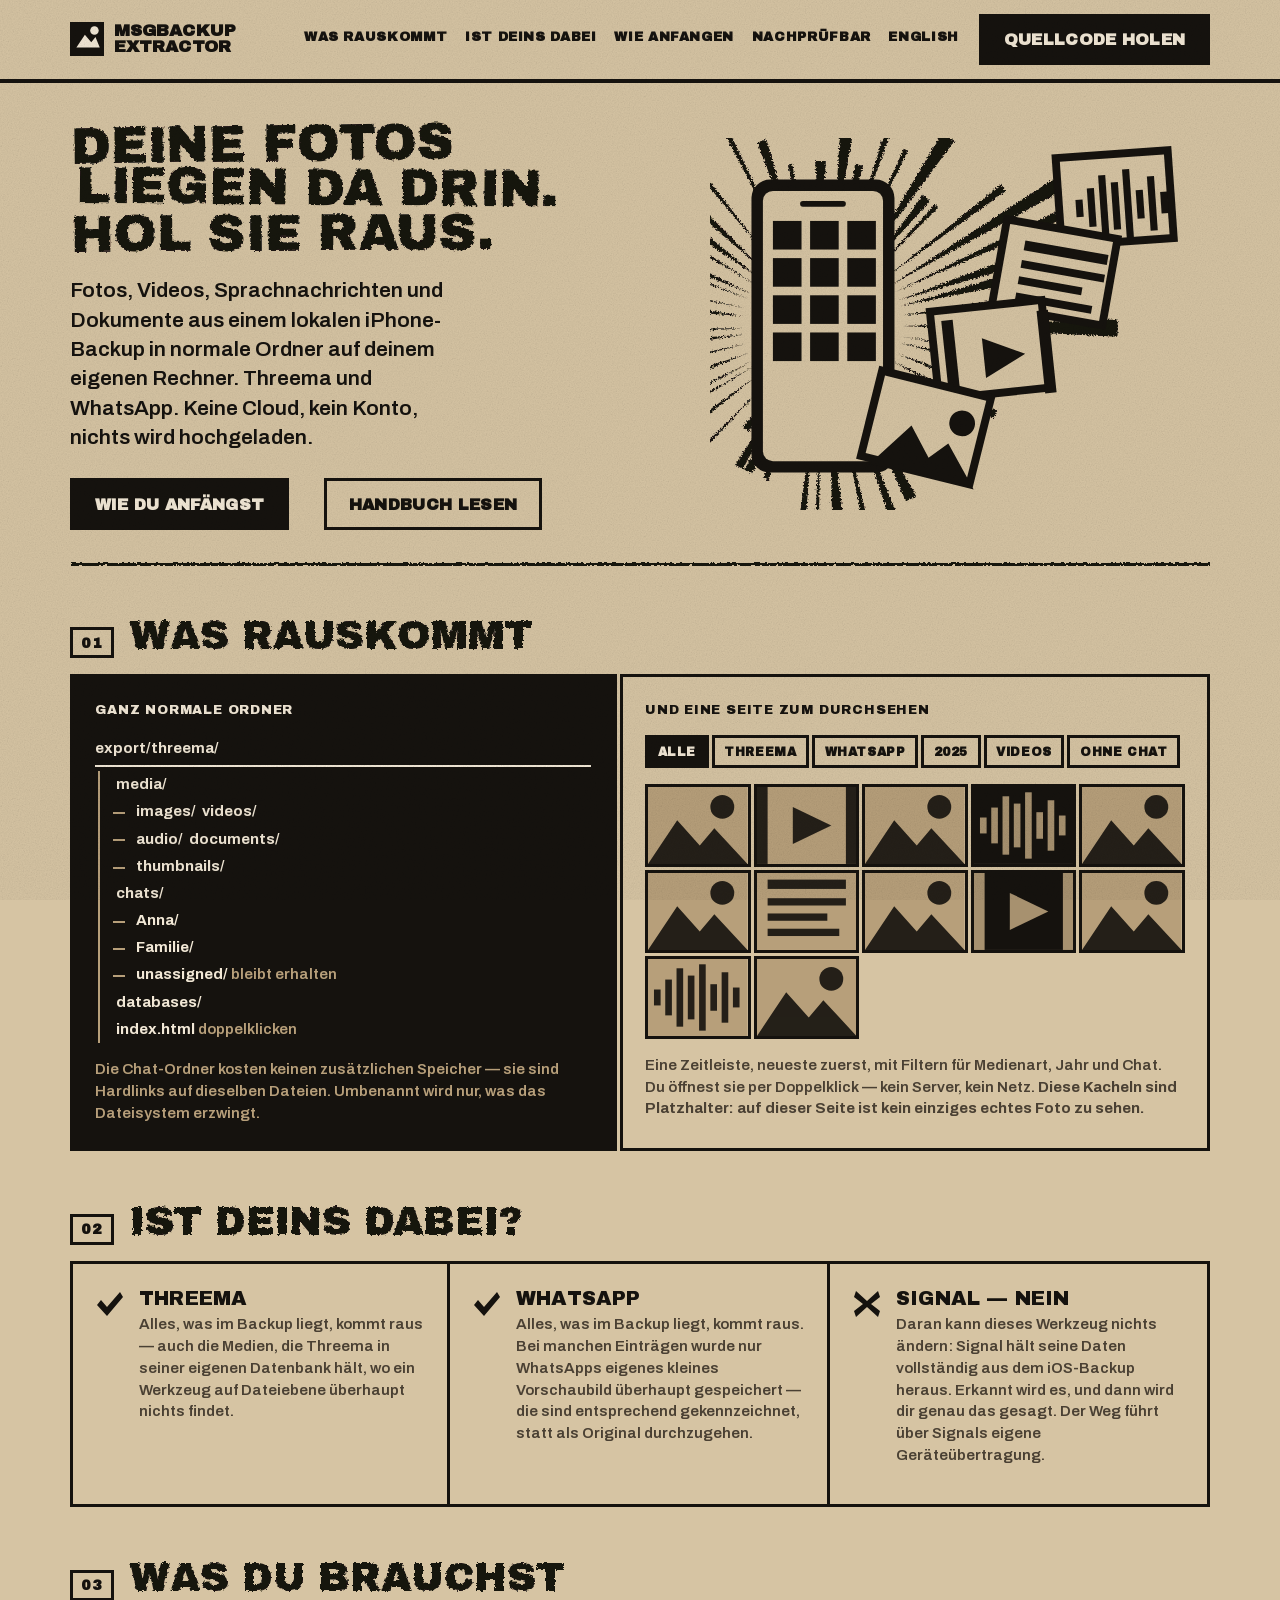
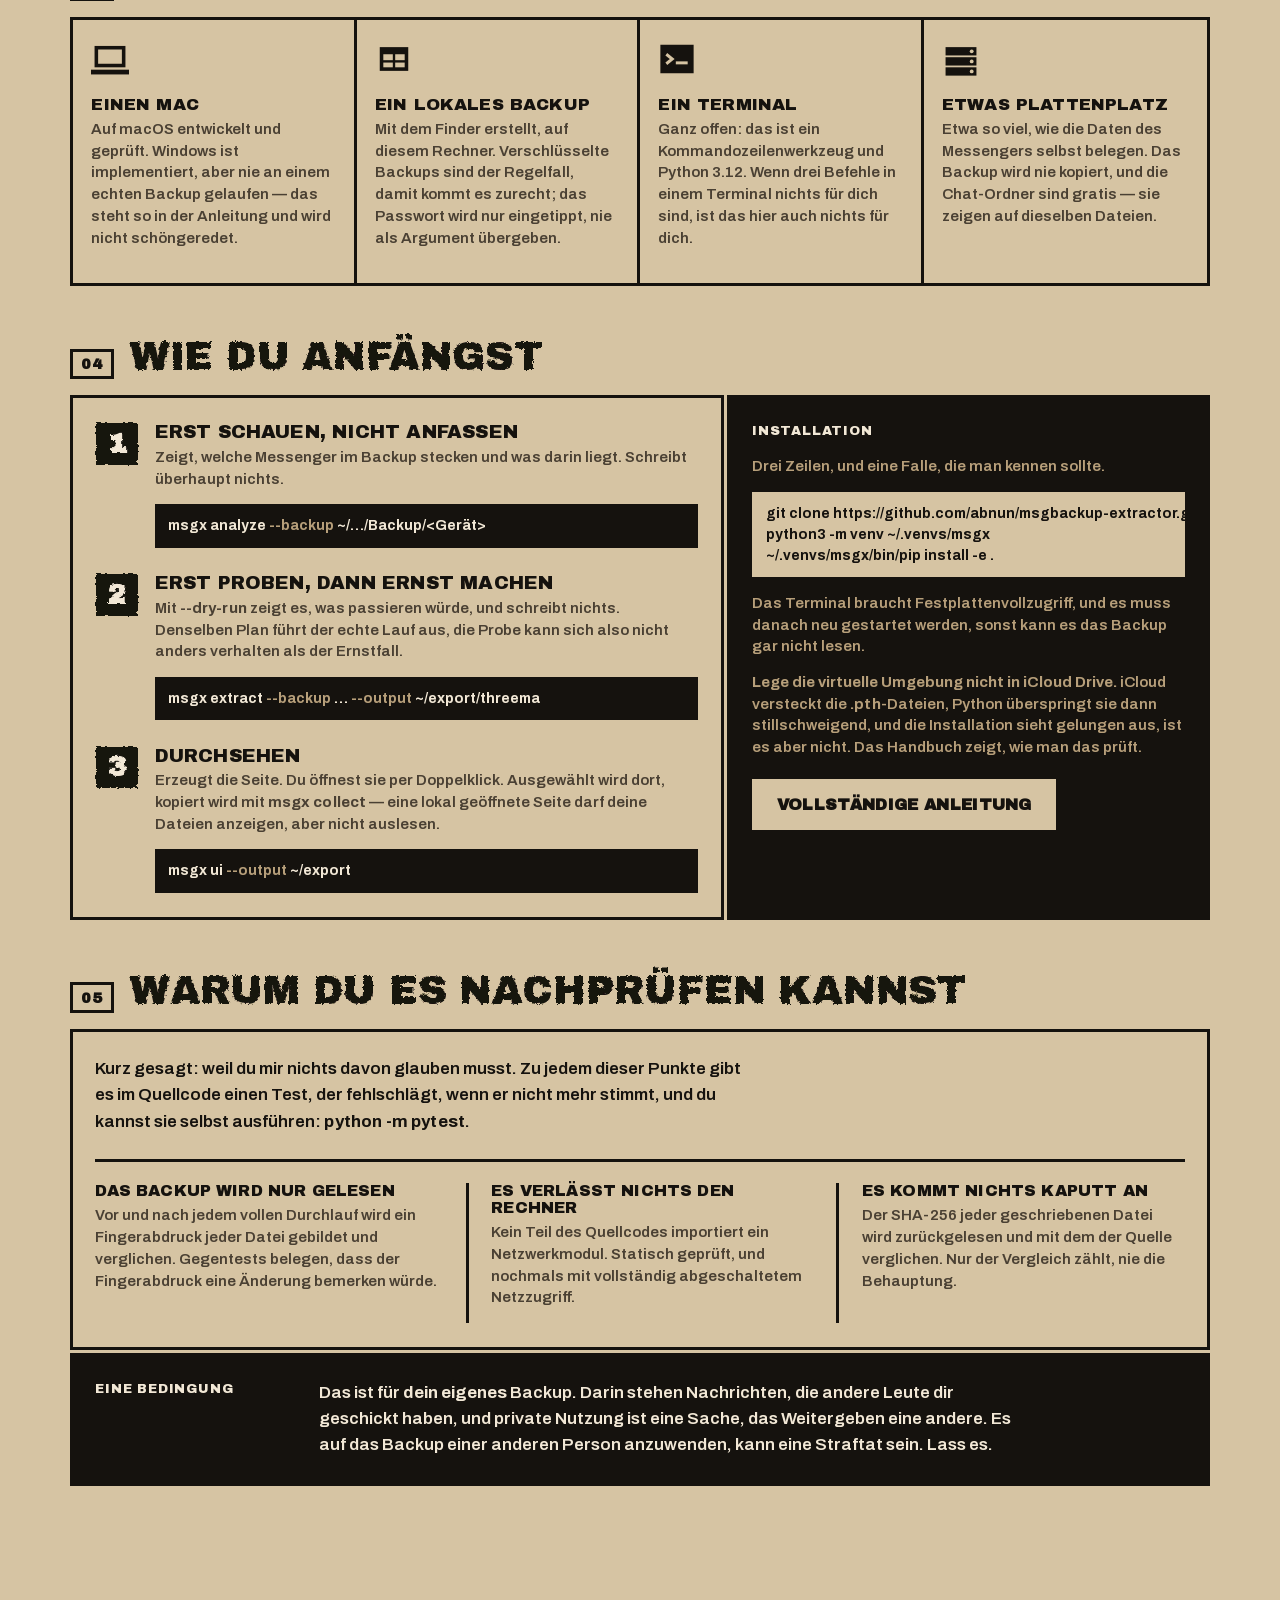
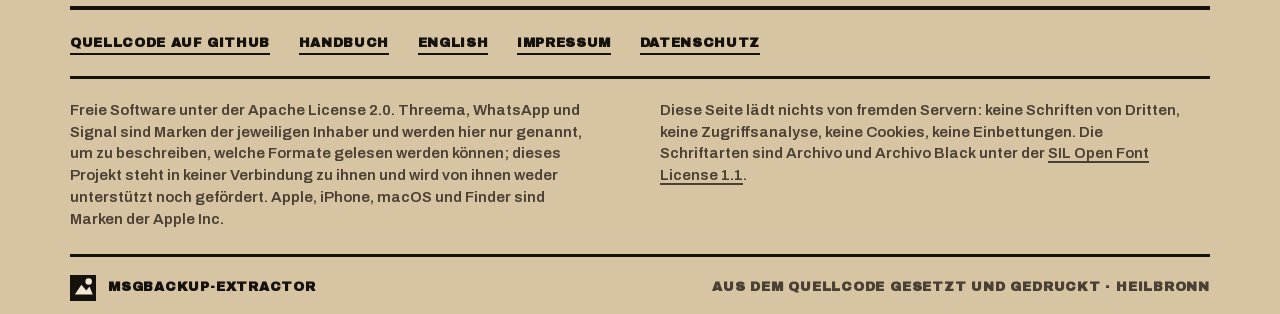
==== website/de/index.html @ eb397445 "docs: Denglisch aus beiden Startseiten entfernt Die deutsche Fassung war teils die englische in deut" ====
<!doctype html>
<html lang="de">
<head>
<meta charset="UTF-8" />
<meta http-equiv="Content-Security-Policy" content="default-src 'none'; script-src 'self'; style-src 'self'; font-src 'self'; img-src 'self' data:; base-uri 'none'; form-action 'none'" />
<meta name="viewport" content="width=device-width, initial-scale=1.0" />
<title>msgbackup-extractor — deine Fotos, raus aus dem Backup</title>
<meta name="description" content="Offline-Kommandozeilenwerkzeug, das Fotos, Videos, Sprachnachrichten und Dokumente aus einem lokalen Apple-iPhone-Backup in normale Ordner schreibt. Threema und WhatsApp. Nur lesend auf dem Backup, kein Netzzugriff." />
<meta name="generator" content="msgbackup-extractor" />
<link rel="canonical" href="https://abnun.github.io/msgbackup-extractor/de/" />
<link rel="alternate" hreflang="en" href="https://abnun.github.io/msgbackup-extractor/" />
<link rel="alternate" hreflang="de" href="https://abnun.github.io/msgbackup-extractor/de/" />
<link rel="alternate" hreflang="x-default" href="https://abnun.github.io/msgbackup-extractor/" />
<meta name="theme-color" content="#d6c4a3" />
<link rel="stylesheet" href="../styles.css" />
<link rel="icon" href="data:image/svg+xml,%3Csvg xmlns='http://www.w3.org/2000/svg' viewBox='0 0 32 32'%3E%3Crect width='32' height='32' fill='%2315120e'/%3E%3Cpath d='M6 24 L14 12 L20 19 L24 14 L28 24 Z' fill='%23f2e8d6'/%3E%3Ccircle cx='23' cy='8' r='4' fill='%23f2e8d6'/%3E%3C/svg%3E" />
</head>
<body>
<!--
  Deutsche Fassung der Startseite. Dieselbe Welt, derselbe Aufbau, dieselben
  Abschnitts-IDs wie die englische - eine inhaltliche Aenderung muss in beide
  Dateien. Der Richtungsvertrag steht in ../index.html und gilt hier
  unveraendert; Seed 8c512068, Werkstattplakat im Linolschnitt.
-->

<!-- Das Schnitzwerkzeug. Alles Geschnitzte ist gefiltert, nicht gezeichnet. -->
<svg class="tools" width="0" height="0" aria-hidden="true" focusable="false">
  <defs>
    <filter id="carve" x="-6%" y="-14%" width="112%" height="128%">
      <feTurbulence type="turbulence" baseFrequency="0.21" numOctaves="2" seed="3" result="n" />
      <feDisplacementMap in="SourceGraphic" in2="n" scale="3.4" xChannelSelector="R" yChannelSelector="G" />
    </filter>
    <filter id="gouge" x="-15%" y="-15%" width="130%" height="130%">
      <feTurbulence type="fractalNoise" baseFrequency="0.42" numOctaves="3" seed="11" result="n" />
      <feDisplacementMap in="SourceGraphic" in2="n" scale="6" xChannelSelector="R" yChannelSelector="G" />
    </filter>
  </defs>
</svg>

<header class="masthead">
  <div class="masthead__in">
    <a class="wordmark" href="./">
      <svg viewBox="0 0 32 32" aria-hidden="true"><rect width="32" height="32" fill="var(--ink)" /><path d="M6 24 L14 12 L20 19 L24 14 L28 24 Z" fill="var(--carved)" /><circle cx="23" cy="8" r="4" fill="var(--carved)" /></svg>
      msgbackup<br />extractor
    </a>
    <nav aria-label="Abschnitte">
      <a href="#comes-out">Was rauskommt</a>
      <a href="#covered">Ist deins dabei</a>
      <a href="#start">Wie anfangen</a>
      <a href="#check">Nachprüfbar</a>
      <a href="../" hreflang="en" lang="en">English</a>
    </nav>
    <a class="btn btn--fill" href="https://github.com/abnun/msgbackup-extractor">Quellcode holen</a>
  </div>
</header>

<main class="sheet">

  <section class="hero">
    <div>
      <h1><span>Deine Fotos</span><span>liegen da drin.</span><span>Hol sie raus.</span></h1>
      <p class="hero__deck">Fotos, Videos, Sprachnachrichten und Dokumente aus
      einem lokalen iPhone-Backup in normale Ordner auf deinem eigenen Rechner.
      Threema und WhatsApp. Keine Cloud, kein Konto, nichts wird hochgeladen.</p>
      <div class="hero__cta">
        <a class="btn btn--fill" href="#start">Wie du anfängst</a>
        <a class="btn btn--out" href="https://github.com/abnun/msgbackup-extractor/blob/main/README.de.md">Handbuch lesen</a>
      </div>
    </div>
    <svg class="hero__art" viewBox="0 0 700 520" role="img" aria-label="Ein geschnittenes Bild: ein unlesbares Telefon mit einem Strahlenbündel dahinter, aus dem vier Fotos herausfallen — ein Bild, ein Video, eine Sprachnachricht und ein Dokument.">
      <g fill="var(--ink)"><g filter="url(#gouge)"><path d="M270 263L570 254L570 278Z"/><path d="M269 278L472 305L471 311Z"/><path d="M267 287L469 324L465 339Z"/><path d="M263 302L374 341L371 349Z"/><path d="M257 313L402 381L397 392Z"/><path d="M252 322L314 356L309 364Z"/><path d="M246 331L377 423L367 437Z"/><path d="M236 343L352 453L341 463Z"/><path d="M231 347L309 435L305 439Z"/><path d="M221 354L263 411L258 414Z"/><path d="M209 362L289 501L274 508Z"/><path d="M197 367L274 557L261 562Z"/><path d="M181 372L229 571L220 573Z"/><path d="M167 374L192 577L172 579Z"/><path d="M155 374L151 624L143 624Z"/><path d="M146 373L134 533L125 532Z"/><path d="M134 372L124 441L116 439Z"/><path d="M119 367L82 479L75 476Z"/><path d="M107 362L59 469L48 464Z"/><path d="M101 358L46 463L35 457Z"/><path d="M91 352L54 411L45 405Z"/><path d="M80 342L-30 458L-34 455Z"/><path d="M69 330L-165 518L-174 506Z"/><path d="M62 319L-39 381L-41 377Z"/><path d="M58 313L-122 410L-126 403Z"/><path d="M53 301L-56 346L-59 338Z"/><path d="M49 288L-149 341L-151 331Z"/><path d="M47 275L-250 321L-253 297Z"/><path d="M46 266L-72 274L-72 267Z"/><path d="M47 249L-253 228L-250 203Z"/><path d="M49 238L-153 199L-151 192Z"/><path d="M53 224L-184 142L-180 133Z"/><path d="M56 217L-94 159L-88 145Z"/><path d="M62 204L-40 145L-37 140Z"/><path d="M68 195L-102 81L-90 65Z"/><path d="M76 186L-152 -10L-135 -27Z"/><path d="M88 175L-15 52L-10 48Z"/><path d="M102 165L62 107L71 102Z"/><path d="M108 162L13 -20L20 -24Z"/><path d="M123 156L66 6L79 2Z"/><path d="M135 152L109 37L115 36Z"/><path d="M144 151L131 82L141 81Z"/><path d="M156 150L147 32L162 32Z"/><path d="M172 151L182 -9L200 -7Z"/><path d="M183 153L203 36L214 39Z"/><path d="M194 156L267 -83L278 -79Z"/><path d="M206 161L271 15L277 18Z"/><path d="M220 169L325 -8L342 4Z"/><path d="M229 175L298 79L308 88Z"/><path d="M235 181L314 93L319 98Z"/><path d="M247 194L407 65L414 74Z"/><path d="M254 205L506 41L517 60Z"/><path d="M260 215L483 103L489 115Z"/><path d="M264 227L498 138L505 158Z"/><path d="M267 235L506 164L512 186Z"/><path d="M269 248L427 222L429 235Z"/></g><rect x="58" y="58" width="200" height="410" rx="26"/><rect x="74" y="74" width="168" height="378" rx="14" fill="var(--paper)"/><rect x="126" y="88" width="64" height="8" rx="4"/><rect x="88" y="116" width="40" height="40"/><rect x="140" y="116" width="40" height="40"/><rect x="192" y="116" width="40" height="40"/><rect x="88" y="168" width="40" height="40"/><rect x="140" y="168" width="40" height="40"/><rect x="192" y="168" width="40" height="40"/><rect x="88" y="220" width="40" height="40"/><rect x="140" y="220" width="40" height="40"/><rect x="192" y="220" width="40" height="40"/><rect x="88" y="272" width="40" height="40"/><rect x="140" y="272" width="40" height="40"/><rect x="192" y="272" width="40" height="40"/><g transform="translate(566 84) rotate(-4)"><rect x="-84" y="-67" width="168" height="134"/><rect x="-73" y="-56" width="146" height="112" fill="var(--paper)"/><g transform="translate(-64 -47)"><rect x="9" y="46" width="10" height="24"/><rect x="26" y="31" width="10" height="54"/><rect x="43" y="14" width="10" height="88"/><rect x="60" y="25" width="10" height="66"/><rect x="77" y="8" width="10" height="100"/><rect x="94" y="38" width="10" height="40"/><rect x="111" y="20" width="10" height="76"/><rect x="128" y="43" width="10" height="30"/></g></g><g transform="translate(482 188) rotate(10)"><rect x="-84" y="-67" width="168" height="134"/><rect x="-73" y="-56" width="146" height="112" fill="var(--paper)"/><g transform="translate(-64 -47)"><rect x="16" y="10" width="118" height="14"/><rect x="16" y="38" width="118" height="11"/><rect x="16" y="61" width="90" height="11"/><rect x="16" y="84" width="108" height="11"/></g></g><g transform="translate(392 296) rotate(-6)"><rect x="-84" y="-67" width="168" height="134"/><rect x="-73" y="-56" width="146" height="112" fill="var(--paper)"/><g transform="translate(-64 -47)"><path d="M54 30 L112 58 L54 86 Z"/><rect x="0" y="0" width="16" height="116"/><rect x="134" y="0" width="16" height="116"/></g></g><g transform="translate(302 404) rotate(14)"><rect x="-84" y="-67" width="168" height="134"/><rect x="-73" y="-56" width="146" height="112" fill="var(--paper)"/><g transform="translate(-64 -47)"><path d="M0 116 L44 50 L78 88 L100 62 L150 116 Z"/><circle cx="112" cy="30" r="18"/></g></g></g>
    </svg>
  </section>

  <hr class="rule" />

  <div class="head" id="comes-out">
    <span class="head__no">01</span>
    <h2>Was rauskommt</h2>
  </div>

  <div class="grid grid--two">
    <div class="panel panel--ink">
      <p class="label label--spaced">Ganz normale Ordner</p>
      <ul class="tree">
        <li class="tree__root">export/threema/</li>
        <li class="tree__1">media/</li>
        <li class="tree__2">images/ &nbsp;videos/</li>
        <li class="tree__2">audio/ &nbsp;documents/</li>
        <li class="tree__2">thumbnails/</li>
        <li class="tree__1">chats/</li>
        <li class="tree__2">Anna/</li>
        <li class="tree__2">Familie/</li>
        <li class="tree__2">unassigned/ <i>bleibt erhalten</i></li>
        <li class="tree__1">databases/</li>
        <li class="tree__1">index.html <i>doppelklicken</i></li>
      </ul>
      <p class="hint hint--top">Die Chat-Ordner kosten keinen zusätzlichen
      Speicher — sie sind Hardlinks auf dieselben Dateien. Umbenannt wird nur,
      was das Dateisystem erzwingt.</p>
    </div>

    <div class="panel">
      <p class="label label--spaced">Und eine Seite zum Durchsehen</p>
      <div class="chips">
        <span class="chip chip--on">Alle</span>
        <span class="chip">Threema</span>
        <span class="chip">WhatsApp</span>
        <span class="chip">2025</span>
        <span class="chip">Videos</span>
        <span class="chip">Ohne Chat</span>
      </div>
      <div class="sheetgrid"><svg viewBox="0 0 150 116" aria-hidden="true"><rect width="150" height="116" fill="var(--paper-worn)"/><g fill="var(--ink)" opacity="0.9"><path d="M0 116 L44 50 L78 88 L100 62 L150 116 Z"/><circle cx="112" cy="30" r="18"/></g></svg><svg viewBox="0 0 150 116" aria-hidden="true"><rect width="150" height="116" fill="var(--paper-worn)"/><g fill="var(--ink)" opacity="0.9"><path d="M54 30 L112 58 L54 86 Z"/><rect x="0" y="0" width="16" height="116"/><rect x="134" y="0" width="16" height="116"/></g></svg><svg viewBox="0 0 150 116" aria-hidden="true"><rect width="150" height="116" fill="var(--paper-worn)"/><g fill="var(--ink)" opacity="0.9"><path d="M0 116 L44 50 L78 88 L100 62 L150 116 Z"/><circle cx="112" cy="30" r="18"/></g></svg><svg viewBox="0 0 150 116" aria-hidden="true"><rect width="150" height="116" fill="var(--ink)"/><g fill="var(--paper-worn)" opacity="0.9"><rect x="9" y="46" width="10" height="24"/><rect x="26" y="31" width="10" height="54"/><rect x="43" y="14" width="10" height="88"/><rect x="60" y="25" width="10" height="66"/><rect x="77" y="8" width="10" height="100"/><rect x="94" y="38" width="10" height="40"/><rect x="111" y="20" width="10" height="76"/><rect x="128" y="43" width="10" height="30"/></g></svg><svg viewBox="0 0 150 116" aria-hidden="true"><rect width="150" height="116" fill="var(--paper-worn)"/><g fill="var(--ink)" opacity="0.9"><path d="M0 116 L44 50 L78 88 L100 62 L150 116 Z"/><circle cx="112" cy="30" r="18"/></g></svg><svg viewBox="0 0 150 116" aria-hidden="true"><rect width="150" height="116" fill="var(--paper-worn)"/><g fill="var(--ink)" opacity="0.9"><path d="M0 116 L44 50 L78 88 L100 62 L150 116 Z"/><circle cx="112" cy="30" r="18"/></g></svg><svg viewBox="0 0 150 116" aria-hidden="true"><rect width="150" height="116" fill="var(--paper-worn)"/><g fill="var(--ink)" opacity="0.9"><rect x="16" y="10" width="118" height="14"/><rect x="16" y="38" width="118" height="11"/><rect x="16" y="61" width="90" height="11"/><rect x="16" y="84" width="108" height="11"/></g></svg><svg viewBox="0 0 150 116" aria-hidden="true"><rect width="150" height="116" fill="var(--paper-worn)"/><g fill="var(--ink)" opacity="0.9"><path d="M0 116 L44 50 L78 88 L100 62 L150 116 Z"/><circle cx="112" cy="30" r="18"/></g></svg><svg viewBox="0 0 150 116" aria-hidden="true"><rect width="150" height="116" fill="var(--ink)"/><g fill="var(--paper-worn)" opacity="0.9"><path d="M54 30 L112 58 L54 86 Z"/><rect x="0" y="0" width="16" height="116"/><rect x="134" y="0" width="16" height="116"/></g></svg><svg viewBox="0 0 150 116" aria-hidden="true"><rect width="150" height="116" fill="var(--paper-worn)"/><g fill="var(--ink)" opacity="0.9"><path d="M0 116 L44 50 L78 88 L100 62 L150 116 Z"/><circle cx="112" cy="30" r="18"/></g></svg><svg viewBox="0 0 150 116" aria-hidden="true"><rect width="150" height="116" fill="var(--paper-worn)"/><g fill="var(--ink)" opacity="0.9"><rect x="9" y="46" width="10" height="24"/><rect x="26" y="31" width="10" height="54"/><rect x="43" y="14" width="10" height="88"/><rect x="60" y="25" width="10" height="66"/><rect x="77" y="8" width="10" height="100"/><rect x="94" y="38" width="10" height="40"/><rect x="111" y="20" width="10" height="76"/><rect x="128" y="43" width="10" height="30"/></g></svg><svg viewBox="0 0 150 116" aria-hidden="true"><rect width="150" height="116" fill="var(--paper-worn)"/><g fill="var(--ink)" opacity="0.9"><path d="M0 116 L44 50 L78 88 L100 62 L150 116 Z"/><circle cx="112" cy="30" r="18"/></g></svg></div>
      <p class="hint hint--top">Eine Zeitleiste, neueste zuerst, mit Filtern für Medienart, Jahr und Chat. Du öffnest sie per Doppelklick — kein Server, kein Netz.
      <strong>Diese Kacheln sind Platzhalter: auf dieser Seite ist kein einziges echtes Foto zu sehen.</strong></p>
    </div>
  </div>

  <div class="head" id="covered">
    <span class="head__no">02</span>
    <h2>Ist deins dabei?</h2>
  </div>

  <div class="grid grid--butt grid--thirds">
    <div class="panel">
      <div class="verdict">
        <svg viewBox="0 0 30 30" aria-hidden="true" fill="var(--ink)"><path d="M2 16 L6 11 L12 18 L25 3 L28 8 L12 27 Z" /></svg>
        <div>
          <h3>Threema</h3>
          <p class="hint">Alles, was im Backup liegt, kommt raus — auch die
          Medien, die Threema in seiner eigenen Datenbank hält, wo ein Werkzeug
          auf Dateiebene überhaupt nichts findet.</p>
        </div>
      </div>
    </div>
    <div class="panel">
      <div class="verdict">
        <svg viewBox="0 0 30 30" aria-hidden="true" fill="var(--ink)"><path d="M2 16 L6 11 L12 18 L25 3 L28 8 L12 27 Z" /></svg>
        <div>
          <h3>WhatsApp</h3>
          <p class="hint">Alles, was im Backup liegt, kommt raus. Bei manchen
          Einträgen wurde nur WhatsApps eigenes kleines Vorschaubild überhaupt
          gespeichert — die sind entsprechend gekennzeichnet, statt als Original durchzugehen.</p>
        </div>
      </div>
    </div>
    <div class="panel">
      <div class="verdict">
        <svg viewBox="0 0 30 30" aria-hidden="true" fill="var(--ink)"><path d="M4 2 L15 12 L26 2 L28 8 L19 15 L28 22 L26 28 L15 18 L4 28 L2 22 L11 15 L2 8 Z" /></svg>
        <div>
          <h3>Signal — nein</h3>
          <p class="hint">Daran kann dieses Werkzeug nichts ändern: Signal hält seine Daten vollständig aus dem iOS-Backup heraus. Erkannt wird es, und dann wird dir genau das gesagt. Der Weg führt über Signals eigene Geräteübertragung.</p>
        </div>
      </div>
    </div>
  </div>

  <div class="head" id="need">
    <span class="head__no">03</span>
    <h2>Was du brauchst</h2>
  </div>

  <div class="reqs">
    <div>
      <svg viewBox="0 0 32 32" aria-hidden="true" fill="var(--ink)"><rect x="3" y="5" width="26" height="18" /><rect x="6" y="8" width="20" height="12" fill="var(--paper)" /><rect x="0" y="25" width="32" height="4" /></svg>
      <h3>Einen Mac</h3>
      <p class="hint">Auf macOS entwickelt und geprüft. Windows ist
      implementiert, aber nie an einem echten Backup gelaufen — das steht so in der Anleitung und wird nicht schöngeredet.</p>
    </div>
    <div>
      <svg viewBox="0 0 32 32" aria-hidden="true" fill="var(--ink)"><path d="M4 6 H28 V26 H4 Z" /><rect x="7" y="12" width="8" height="5" fill="var(--paper)" /><rect x="17" y="12" width="8" height="5" fill="var(--paper)" /><rect x="7" y="19" width="8" height="4" fill="var(--paper)" /><rect x="17" y="19" width="8" height="4" fill="var(--paper)" /></svg>
      <h3>Ein lokales Backup</h3>
      <p class="hint">Mit dem Finder erstellt, auf diesem Rechner.
      Verschlüsselte Backups sind der Regelfall, damit kommt es zurecht; das Passwort wird nur eingetippt, nie als Argument übergeben.</p>
    </div>
    <div>
      <svg viewBox="0 0 32 32" aria-hidden="true" fill="var(--ink)"><rect x="2" y="4" width="28" height="24" /><path d="M7 12 L12 16 L7 20" stroke="var(--paper)" stroke-width="2.5" fill="none" /><rect x="15" y="18" width="10" height="2.5" fill="var(--paper)" /></svg>
      <h3>Ein Terminal</h3>
      <p class="hint">Ganz offen: das ist ein Kommandozeilenwerkzeug und Python 3.12. Wenn drei Befehle in einem Terminal nichts für dich sind, ist das
      hier auch nichts für dich.</p>
    </div>
    <div>
      <svg viewBox="0 0 32 32" aria-hidden="true" fill="var(--ink)"><path d="M3 6h26v7H3z" /><path d="M3 14.5h26v7H3z" /><path d="M3 23h26v7H3z" /><circle cx="25" cy="9.5" r="1.6" fill="var(--paper)" /><circle cx="25" cy="18" r="1.6" fill="var(--paper)" /><circle cx="25" cy="26.5" r="1.6" fill="var(--paper)" /></svg>
      <h3>Etwas Plattenplatz</h3>
      <p class="hint">Etwa so viel, wie die Daten des Messengers selbst belegen.
      Das Backup wird nie kopiert, und die Chat-Ordner sind gratis — sie zeigen
      auf dieselben Dateien.</p>
    </div>
  </div>

  <div class="head" id="start">
    <span class="head__no">04</span>
    <h2>Wie du anfängst</h2>
  </div>

  <div class="grid grid--wide-left">
    <div class="panel">
      <div class="step">
        <span class="step__no">1</span>
        <div>
          <h3>Erst schauen, nicht anfassen</h3>
          <p class="hint">Zeigt, welche Messenger im Backup stecken und was darin liegt. Schreibt überhaupt nichts.</p>
          <div class="cmdbar">msgx analyze <span>--backup</span> ~/…/Backup/&lt;Gerät&gt;</div>
        </div>
      </div>
      <div class="step">
        <span class="step__no">2</span>
        <div>
          <h3>Erst proben, dann ernst machen</h3>
          <p class="hint">Mit <code>--dry-run</code> zeigt es, was passieren
          würde, und schreibt nichts. Denselben Plan führt der echte Lauf aus,
          die Probe kann sich also nicht anders verhalten als der Ernstfall.</p>
          <div class="cmdbar">msgx extract <span>--backup</span> … <span>--output</span> ~/export/threema</div>
        </div>
      </div>
      <div class="step">
        <span class="step__no">3</span>
        <div>
          <h3>Durchsehen</h3>
          <p class="hint">Erzeugt die Seite. Du öffnest sie per Doppelklick. Ausgewählt wird dort, kopiert wird mit <code>msgx collect</code> — eine lokal geöffnete Seite darf deine Dateien anzeigen, aber nicht auslesen.</p>
          <div class="cmdbar">msgx ui <span>--output</span> ~/export</div>
        </div>
      </div>
    </div>
    <div class="panel panel--ink">
      <p class="label label--spaced">Installation</p>
      <p class="hint">Drei Zeilen, und eine Falle, die man kennen sollte.</p>
      <div class="cmdbar cmdbar--invert">git clone https://github.com/abnun/msgbackup-extractor.git
python3 -m venv ~/.venvs/msgx
~/.venvs/msgx/bin/pip install -e .</div>
      <p class="hint">Das Terminal braucht Festplattenvollzugriff, und es muss
      danach neu gestartet werden, sonst kann es das Backup gar nicht lesen.</p>
      <p class="hint"><strong>Lege die virtuelle Umgebung nicht in iCloud Drive.</strong>
      iCloud versteckt die <code>.pth</code>-Dateien, Python überspringt sie
      dann stillschweigend, und die Installation sieht gelungen aus, ist es aber nicht. Das Handbuch zeigt, wie man das
      prüft.</p>
      <p class="panel__cta"><a class="btn btn--out btn--on-ink" href="https://github.com/abnun/msgbackup-extractor/blob/main/README.de.md#installation">Vollständige Anleitung</a></p>
    </div>
  </div>

  <div class="head" id="check">
    <span class="head__no">05</span>
    <h2>Warum du es nachprüfen kannst</h2>
  </div>

  <div class="panel">
    <p class="lede">Kurz gesagt: weil du mir nichts davon glauben musst. Zu jedem
    dieser Punkte gibt es im Quellcode einen Test, der fehlschlägt, wenn er
    nicht mehr stimmt, und du kannst sie selbst ausführen:
    <code>python -m pytest</code>.</p>
    <div class="proof">
      <div>
        <h3>Das Backup wird nur gelesen</h3>
        <p class="hint">Vor und nach jedem vollen Durchlauf wird ein Fingerabdruck jeder Datei gebildet und verglichen. Gegentests belegen, dass der
        Fingerabdruck eine Änderung bemerken würde.</p>
      </div>
      <div>
        <h3>Es verlässt nichts den Rechner</h3>
        <p class="hint">Kein Teil des Quellcodes importiert ein Netzwerkmodul.
        Statisch geprüft, und nochmals mit vollständig abgeschaltetem
        Netzzugriff.</p>
      </div>
      <div>
        <h3>Es kommt nichts kaputt an</h3>
        <p class="hint">Der SHA-256 jeder geschriebenen Datei wird zurückgelesen und mit dem der Quelle verglichen. Nur der Vergleich zählt,
        nie die Behauptung.</p>
      </div>
    </div>
  </div>

  <div class="panel panel--ink panel--stacked">
    <p class="label label--tight">Eine Bedingung</p>
    <p class="lede lede--flush">Das ist für <strong>dein eigenes</strong>
    Backup. Darin stehen Nachrichten, die andere Leute dir geschickt haben, und
    private Nutzung ist eine Sache, das Weitergeben eine andere. Es auf das
    Backup einer anderen Person anzuwenden, kann eine Straftat sein. Lass es.</p>
  </div>

</main>

<footer class="sheet colophon">
  <nav>
    <a href="https://github.com/abnun/msgbackup-extractor">Quellcode auf GitHub</a>
    <a href="https://github.com/abnun/msgbackup-extractor/blob/main/README.de.md">Handbuch</a>
    <a href="../" hreflang="en" lang="en">English</a>
    <a href="../impressum.html">Impressum</a>
    <a href="../datenschutz.html">Datenschutz</a>
  </nav>
  <div class="colophon__small">
    <p class="hint">Freie Software unter der Apache License 2.0. Threema,
    WhatsApp und Signal sind Marken der jeweiligen Inhaber und werden hier nur
    genannt, um zu beschreiben, welche Formate gelesen werden können; dieses
    Projekt steht in keiner Verbindung zu ihnen und wird von ihnen weder
    unterstützt noch gefördert. Apple, iPhone, macOS und Finder sind Marken der
    Apple Inc.</p>
    <p class="hint">Diese Seite lädt nichts von fremden Servern: keine Schriften von Dritten, keine Zugriffsanalyse, keine Cookies, keine Einbettungen. Die
    Schriftarten sind Archivo und Archivo Black unter der
    <a href="../fonts/OFL.txt">SIL Open Font License 1.1</a>.</p>
  </div>
  <p class="colophon__mark">
    <svg viewBox="0 0 32 32" aria-hidden="true"><rect width="32" height="32" fill="var(--ink)" /><path d="M6 24 L14 12 L20 19 L24 14 L28 24 Z" fill="var(--carved)" /><circle cx="23" cy="8" r="4" fill="var(--carved)" /></svg>
    <span>msgbackup-extractor</span>
    <span>Aus dem Quellcode gesetzt und gedruckt · Heilbronn</span>
  </p>
</footer>

<script src="../script.js" defer></script>
</body>
</html>
---- website/styles.css ----
/* =====================================================================
   msgbackup-extractor — workshop linocut broadside
   Seed: 8c512068 · challenger-linolschnitt (chosen over the assigned roll)

   One ink on cheap manila. Everything that looks carved IS carved at
   runtime: an SVG displacement filter roughens the display type and the
   rules, and the paper fibre is feTurbulence, not a photograph. No
   external asset, no network request, no analytics — the software
   promises offline operation and its website must not undercut that.

   The legal pages share this stylesheet. `.container` is their column;
   `.mail-at::before` carries the @ of the address, which is split across
   spans in the HTML so a harvester finds nothing whole. Both must survive
   any future edit.
   ===================================================================== */

@font-face {
  font-family: "Archivo Black";
  src: url("fonts/ArchivoBlack.woff2") format("woff2");
  font-weight: 400;
  font-display: swap;
}
@font-face {
  font-family: "Archivo";
  src: url("fonts/Archivo.woff2") format("woff2");
  font-weight: 600 700;
  font-display: swap;
}

:root {
  --ink: #15120e;         /* relief black, warmed by the paper */
  --ink-soft: #4a4033;    /* aged fibre, for the second rank */
  --ink-faint: #7a6e5a;   /* ink drag, for labels */
  --paper: #d6c4a3;       /* newsprint beige */
  --paper-worn: #b79f7a;  /* worn tan */
  --carved: #f2e8d6;      /* carved white, knocked out of the block */

  --rule: 3px;
  --frame: 4px;
  --col: 1180px;

  --display: "Archivo Black", "Haettenschweiler", "Impact", sans-serif;
  --text: "Archivo", ui-sans-serif, system-ui, "Helvetica Neue", sans-serif;
}

/* The press only ever ran one ink on one paper. No dark variant: a
   broadside is a physical object and this one is printed on manila. */

*,
*::before,
*::after { box-sizing: border-box; }

html {
  -webkit-text-size-adjust: 100%;
  scroll-behavior: smooth;
}
@media (prefers-reduced-motion: reduce) {
  html { scroll-behavior: auto; }
}

body {
  margin: 0;
  background-color: var(--paper);
  color: var(--ink);
  font-family: var(--text);
  font-weight: 600;
  font-size: 1.0625rem;
  line-height: 1.5;
  overflow-x: hidden;
}

/* Paper fibre. One turbulence pass, multiplied over everything, pinned to
   the viewport so scrolling does not slide the grain across the page. */
body::before {
  content: "";
  position: fixed;
  inset: 0;
  z-index: 9;
  pointer-events: none;
  opacity: 0.62;
  mix-blend-mode: multiply;
  background-image: url("data:image/svg+xml,%3Csvg xmlns='http://www.w3.org/2000/svg' width='220' height='220'%3E%3Cfilter id='f'%3E%3CfeTurbulence type='fractalNoise' baseFrequency='0.82' numOctaves='4' stitchTiles='stitch'/%3E%3CfeColorMatrix type='saturate' values='0'/%3E%3C/filter%3E%3Crect width='220' height='220' filter='url(%23f)' opacity='0.42'/%3E%3C/svg%3E");
}

/* --- Type ---------------------------------------------------------- */

h1, h2, .cut {
  font-family: var(--display);
  font-weight: 400;
  text-transform: uppercase;
  letter-spacing: -0.005em;
  line-height: 0.9;
  margin: 0;
  filter: url(#carve);
}

/* The filter costs legibility below display size, so it stops there. */
h3 {
  font-family: var(--display);
  font-weight: 400;
  text-transform: uppercase;
  letter-spacing: 0.01em;
  line-height: 1.05;
  margin: 0;
}

.no-carve { filter: none; }

p { margin: 0 0 0.85rem; }
a { color: inherit; text-decoration-thickness: 2px; text-underline-offset: 0.18em; }
a:hover { text-decoration-thickness: 3px; }
strong { font-weight: 700; }

code, .cmd {
  font-family: var(--text);
  font-weight: 700;
  font-variant-ligatures: none;
  letter-spacing: 0.01em;
}

.label {
  font-family: var(--display);
  font-weight: 400;
  text-transform: uppercase;
  font-size: 0.8125rem;
  letter-spacing: 0.06em;
  color: var(--ink);
}

.hint {
  color: var(--ink-soft);
  font-size: 0.9375rem;
  line-height: 1.45;
}

/* --- Sheet and panels ---------------------------------------------- */

.sheet {
  max-width: var(--col);
  margin: 0 auto;
  padding: 0 1.25rem 4rem;
}

.rule {
  border: 0;
  border-top: var(--rule) solid var(--ink);
  margin: 0;
  filter: url(#carve);
}

.panel {
  min-width: 0;
  border: var(--rule) solid var(--ink);
  padding: 1.5rem 1.4rem;
  background: transparent;
}

.panel--ink {
  background: var(--ink);
  color: var(--carved);
}
.panel--ink .label,
.panel--ink h2,
.panel--ink h3 { color: var(--carved); }
.panel--ink .hint { color: var(--paper-worn); }

.grid { display: grid; gap: var(--rule); }

/* Panels butt against each other so the shared rule reads as one cut
   line rather than two borders side by side. */
.grid--butt { gap: 0; }
.grid--butt > * + * { border-left: 0; }
@media (max-width: 700px) {
  .grid--butt > * + * { border-left: var(--rule) solid var(--ink); border-top: 0; }
}

/* --- Section heads -------------------------------------------------- */

.head {
  display: flex;
  align-items: baseline;
  gap: 0.9rem;
  margin: 3.25rem 0 1rem;
}
.head__no {
  font-family: var(--display);
  font-size: 0.9rem;
  letter-spacing: 0.08em;
  border: var(--rule) solid var(--ink);
  padding: 0.15rem 0.5rem 0.05rem;
  flex: none;
}
.head h2 { font-size: clamp(1.6rem, 4.2vw, 2.5rem); }

/* --- Buttons -------------------------------------------------------- */

.btn {
  display: inline-flex;
  align-items: center;
  gap: 0.6rem;
  font-family: var(--display);
  text-transform: uppercase;
  font-size: 1rem;
  letter-spacing: 0.02em;
  text-decoration: none;
  padding: 0.72rem 1.35rem 0.62rem;
  border: var(--rule) solid var(--ink);
  position: relative;
}
.btn--fill { background: var(--ink); color: var(--carved); }
.btn--out { background: transparent; color: var(--ink); }

/* The board's active state: chisel bursts struck at both ends. */
.btn::before,
.btn::after {
  content: "";
  position: absolute;
  top: 50%;
  width: 26px;
  height: 30px;
  transform: translateY(-50%) scaleX(0);
  transition: transform 0.12s steps(3, end);
  background-repeat: no-repeat;
  background-size: 100% 100%;
  background-image: url("data:image/svg+xml,%3Csvg xmlns='http://www.w3.org/2000/svg' viewBox='0 0 26 30'%3E%3Cg fill='%2315120e'%3E%3Cpath d='M26 15 L2 3 L7 15 Z'/%3E%3Cpath d='M26 15 L0 12 L6 15 Z'/%3E%3Cpath d='M26 15 L0 18 L6 15 Z'/%3E%3Cpath d='M26 15 L2 27 L7 15 Z'/%3E%3C/g%3E%3C/svg%3E");
}
.btn::before { right: 100%; transform-origin: right center; }
.btn::after  { left: 100%;  transform-origin: left center; scale: -1 1; }
.btn:hover::before,
.btn:hover::after,
.btn:focus-visible::before,
.btn:focus-visible::after { transform: translateY(-50%) scaleX(1); }
.btn:focus-visible { outline: var(--rule) solid var(--ink); outline-offset: 4px; }
@media (prefers-reduced-motion: reduce) {
  .btn::before, .btn::after { transition: none; }
}

/* --- Masthead ------------------------------------------------------- */

.masthead {
  border-bottom: var(--frame) solid var(--ink);
  filter: none;
}
.masthead__in {
  max-width: var(--col);
  margin: 0 auto;
  padding: 0.85rem 1.25rem;
  display: flex;
  align-items: center;
  gap: 1.25rem;
  flex-wrap: wrap;
}
.wordmark {
  display: flex;
  align-items: center;
  gap: 0.6rem;
  text-decoration: none;
  font-family: var(--display);
  text-transform: uppercase;
  font-size: 1.0625rem;
  letter-spacing: 0.01em;
  line-height: 0.95;
  margin-right: auto;
}
.wordmark svg { width: 34px; height: 34px; flex: none; }
.masthead nav {
  display: flex;
  gap: 1.1rem;
  font-family: var(--display);
  text-transform: uppercase;
  font-size: 0.8125rem;
  letter-spacing: 0.05em;
}
.masthead nav a { text-decoration: none; padding-bottom: 2px; border-bottom: 2px solid transparent; }
.masthead nav a:hover { border-bottom-color: var(--ink); }

/* --- Hero ----------------------------------------------------------- */

.hero {
  display: grid;
  grid-template-columns: minmax(0, 1.09fr) minmax(0, 0.91fr);
  gap: 1.5rem 2.5rem;
  align-items: center;
  padding: 2.25rem 0 2rem;
}
.hero h1 {
  font-size: clamp(1.9rem, 4.05vw, 3.6rem);
  line-height: 0.87;
}
.hero h1 span { white-space: nowrap; }
/* Hand-set lines never sit perfectly square on the stone. */
.hero h1 span { display: block; }
.hero h1 span:nth-child(1) { transform: rotate(-0.7deg); }
.hero h1 span:nth-child(2) { transform: rotate(0.45deg) translateX(0.4vw); }
.hero h1 span:nth-child(3) { transform: rotate(-0.3deg); }
.hero > div:first-child { padding-right: 1.25rem; }
@media (max-width: 860px) {
  .hero > div:first-child { padding-right: 0; }
}
.hero__deck {
  font-size: clamp(1.0625rem, 1.9vw, 1.3125rem);
  line-height: 1.4;
  max-width: 34ch;
  margin: 1.4rem 0 1.6rem;
}
.hero__cta { display: flex; flex-wrap: wrap; gap: 1.4rem 2.2rem; align-items: center; }
.hero__art { width: 100%; height: auto; }

@media (max-width: 860px) {
  .hero { grid-template-columns: minmax(0, 1fr); padding-top: 1.75rem; }
  .hero__art { max-width: 26rem; margin: 0 auto; }
}

/* --- Folder tree ---------------------------------------------------- */

.tree {
  list-style: none;
  margin: 0;
  padding: 0;
  font-weight: 700;
  font-size: 0.9375rem;
  line-height: 1.3;
}
.tree li { padding: 0.24rem 0 0.24rem 0; }
/* Each level is stepped by a cut rule rather than a box-drawing character,
   which would need a monospaced face this world does not have. */
.tree__root { color: var(--carved); border-bottom: 2px solid var(--carved); padding-bottom: 0.4rem !important; margin-bottom: 0.3rem; }
.tree__1 { padding-left: 1rem !important; border-left: 2px solid var(--paper-worn); margin-left: 0.15rem; }
.tree__2 { padding-left: 2.25rem !important; border-left: 2px solid var(--paper-worn); margin-left: 0.15rem; position: relative; }
.tree__2::before {
  content: "";
  position: absolute;
  left: 0.85rem;
  top: 50%;
  width: 0.7rem;
  border-top: 2px solid var(--paper-worn);
}
.tree i { font-style: normal; color: var(--paper-worn); font-weight: 600; }

/* --- Contact-sheet stand-in ----------------------------------------- */

.sheetgrid {
  display: grid;
  grid-template-columns: repeat(auto-fill, minmax(min(88px, 100%), 1fr));
  gap: var(--rule);
  margin-top: 1rem;
}
.sheetgrid svg { width: 100%; height: auto; display: block; border: var(--rule) solid var(--ink); }

.chips { display: flex; flex-wrap: wrap; gap: var(--rule); margin-bottom: 1rem; }
.chip {
  font-family: var(--display);
  text-transform: uppercase;
  font-size: 0.75rem;
  letter-spacing: 0.05em;
  border: var(--rule) solid var(--ink);
  padding: 0.32rem 0.6rem 0.24rem;
}
.chip--on { background: var(--ink); color: var(--carved); }

/* --- Verdict rows (messengers) -------------------------------------- */

.verdict { display: flex; align-items: flex-start; gap: 0.85rem; }
.verdict > div { min-width: 0; }
.verdict svg { width: 30px; height: 30px; flex: none; margin-top: 0.1rem; }
.verdict h3 { font-size: 1.25rem; margin-bottom: 0.35rem; }

/* --- Steps ---------------------------------------------------------- */

.step { display: grid; grid-template-columns: auto minmax(0, 1fr); gap: 0 1.1rem; align-items: start; }
.step + .step { margin-top: 1.6rem; }
.step__no {
  font-family: var(--display);
  font-size: 1.75rem;
  line-height: 1;
  width: 2.6rem;
  height: 2.6rem;
  display: grid;
  place-items: center;
  background: var(--ink);
  color: var(--carved);
  filter: url(#carve);
}
.step h3 { font-size: 1.1875rem; margin-bottom: 0.3rem; }
.cmdbar {
  max-width: 100%;
  background: var(--ink);
  color: var(--carved);
  padding: 0.7rem 0.85rem;
  margin-top: 0.55rem;
  overflow-x: auto;
  white-space: pre;
  font-weight: 700;
  font-size: 0.875rem;
}
.cmdbar span { color: var(--paper-worn); }

/* --- Requirements cells --------------------------------------------- */

.reqs {
  display: grid;
  grid-template-columns: repeat(auto-fit, minmax(min(200px, 100%), 1fr));
  gap: 0;
  border: var(--rule) solid var(--ink);
}
.reqs > div { padding: 1.25rem 1.15rem; border-right: var(--rule) solid var(--ink); }
.reqs > div:last-child { border-right: 0; }
@media (max-width: 820px) {
  .reqs > div { border-right: 0; border-bottom: var(--rule) solid var(--ink); }
  .reqs > div:last-child { border-bottom: 0; }
}
.reqs svg { width: 38px; height: 38px; margin-bottom: 0.7rem; }
.reqs h3 { font-size: 1.0625rem; margin-bottom: 0.3rem; }

/* --- Footer --------------------------------------------------------- */

.colophon {
  margin-top: 3.5rem;
  padding-bottom: 0;
}
.colophon nav {
  display: flex;
  flex-wrap: wrap;
  gap: 0.7rem 1.8rem;
  border-top: var(--frame) solid var(--ink);
  padding-top: 1.5rem;
  padding-bottom: 1.3rem;
  border-bottom: var(--rule) solid var(--ink);
  font-family: var(--display);
  text-transform: uppercase;
  font-size: 0.8125rem;
  letter-spacing: 0.05em;
}
.colophon nav a { text-decoration: none; border-bottom: 2px solid var(--ink); }

/* Two columns of small print, then the press mark. A broadside ends on the
   sheet's edge, not in the middle of empty paper. */
.colophon__small {
  display: grid;
  grid-template-columns: repeat(auto-fit, minmax(min(300px, 100%), 1fr));
  gap: 0.4rem 2.5rem;
  padding: 1.3rem 0 1.5rem;
}
.colophon__small p { margin: 0; max-width: 58ch; }
.colophon__mark {
  display: flex;
  align-items: center;
  gap: 0.75rem;
  border-top: var(--rule) solid var(--ink);
  padding: 1.1rem 0 0;
  font-family: var(--display);
  text-transform: uppercase;
  font-size: 0.8125rem;
  letter-spacing: 0.06em;
}
.colophon__mark svg { width: 26px; height: 26px; flex: none; }
.colophon__mark span:last-child { margin-left: auto; color: var(--ink-soft); }
@media (max-width: 620px) {
  .colophon__mark { flex-wrap: wrap; }
  .colophon__mark span:last-child { margin-left: 0; width: 100%; }
}

.tools { position: absolute; }

/* --- Layout variants used by the sheet ------------------------------ */

.grid--two        { grid-template-columns: minmax(0, 1fr) minmax(0, 1.08fr); }
.grid--wide-left  { grid-template-columns: minmax(0, 1.15fr) minmax(0, .85fr); }
.grid--thirds     { grid-template-columns: repeat(auto-fit, minmax(min(258px, 100%), 1fr)); }

@media (max-width: 860px) {
  .grid--two,
  .grid--wide-left { grid-template-columns: minmax(0, 1fr); gap: var(--rule); }
}

.label--spaced { margin-bottom: 0.9rem; }
.label--tight  { margin-bottom: 0.6rem; }
.hint--top     { margin-top: 1rem; margin-bottom: 0; }

.lede {
  max-width: 66ch;
  font-size: 1.0625rem;
  line-height: 1.55;
}
.lede--flush { margin: 0; max-width: 70ch; }

.panel--stacked {
  margin-top: var(--rule);
  display: grid;
  grid-template-columns: minmax(0, 12rem) minmax(0, 1fr);
  gap: 0.5rem 2rem;
  align-items: start;
}
@media (max-width: 700px) {
  .panel--stacked { grid-template-columns: minmax(0, 1fr); }
}
.panel__cta { margin: 1.25rem 0 0; }

/* On the ink panel an outlined button would vanish, so it takes the paper
   as its own ground and stays a struck block. */
.btn--on-ink {
  background: var(--paper);
  color: var(--ink);
  border-color: var(--paper);
}

.cmdbar--invert {
  background: var(--paper);
  color: var(--ink);
  margin-bottom: 1rem;
}
.cmdbar--invert span { color: var(--ink-faint); }

/* Three proofs sharing one block, divided by cut rules rather than boxes. */
.proof {
  display: grid;
  grid-template-columns: repeat(auto-fit, minmax(min(230px, 100%), 1fr));
  gap: 1.4rem;
  margin-top: 1.5rem;
  padding-top: 1.3rem;
  border-top: var(--rule) solid var(--ink);
}
.proof h3 { font-size: 1rem; margin-bottom: 0.35rem; }
.proof > * + * { padding-left: 1.4rem; border-left: var(--rule) solid var(--ink); }
@media (max-width: 760px) {
  .proof > * + * { padding-left: 0; border-left: 0; padding-top: 1.1rem; border-top: var(--rule) solid var(--ink); }
}

/* --- Legal pages ---------------------------------------------------- */
/* Impressum and Datenschutz share the world: same paper, same ink, same
   faces, set as a single reading column. */

.container {
  max-width: 44rem;
  margin: 0 auto;
  padding: 0 1.5rem;
}
main.container { padding-top: clamp(2.5rem, 8vw, 4.5rem); padding-bottom: 3rem; }
main.container h1 { font-size: clamp(2rem, 6vw, 3.25rem); margin-bottom: 0.4rem; }
main.container h2 {
  font-size: 1.0625rem;
  margin: 2.5rem 0 0.6rem;
  padding-top: 0.9rem;
  border-top: var(--rule) solid var(--ink);
  filter: none;
  letter-spacing: 0.04em;
}
main.container p { line-height: 1.6; }
main.container small { color: var(--ink-soft); font-size: 0.875rem; }
footer.container {
  border-top: var(--rule) solid var(--ink);
  padding-top: 1.2rem;
  padding-bottom: 3rem;
  font-size: 0.9375rem;
}
footer.container p { margin: 0; }

/* The @ lives only here. Without JavaScript the address stays fully
   readable, it is merely not clickable. */
.mail-at::before { content: "@"; }

/* --- Print ---------------------------------------------------------- */
/* It is a broadside. It should survive being printed. */
@media print {
  body::before { display: none; }
  .masthead nav, .hero__cta { display: none; }
  h1, h2, h3, .cut, .rule, .step__no { filter: none; }
}
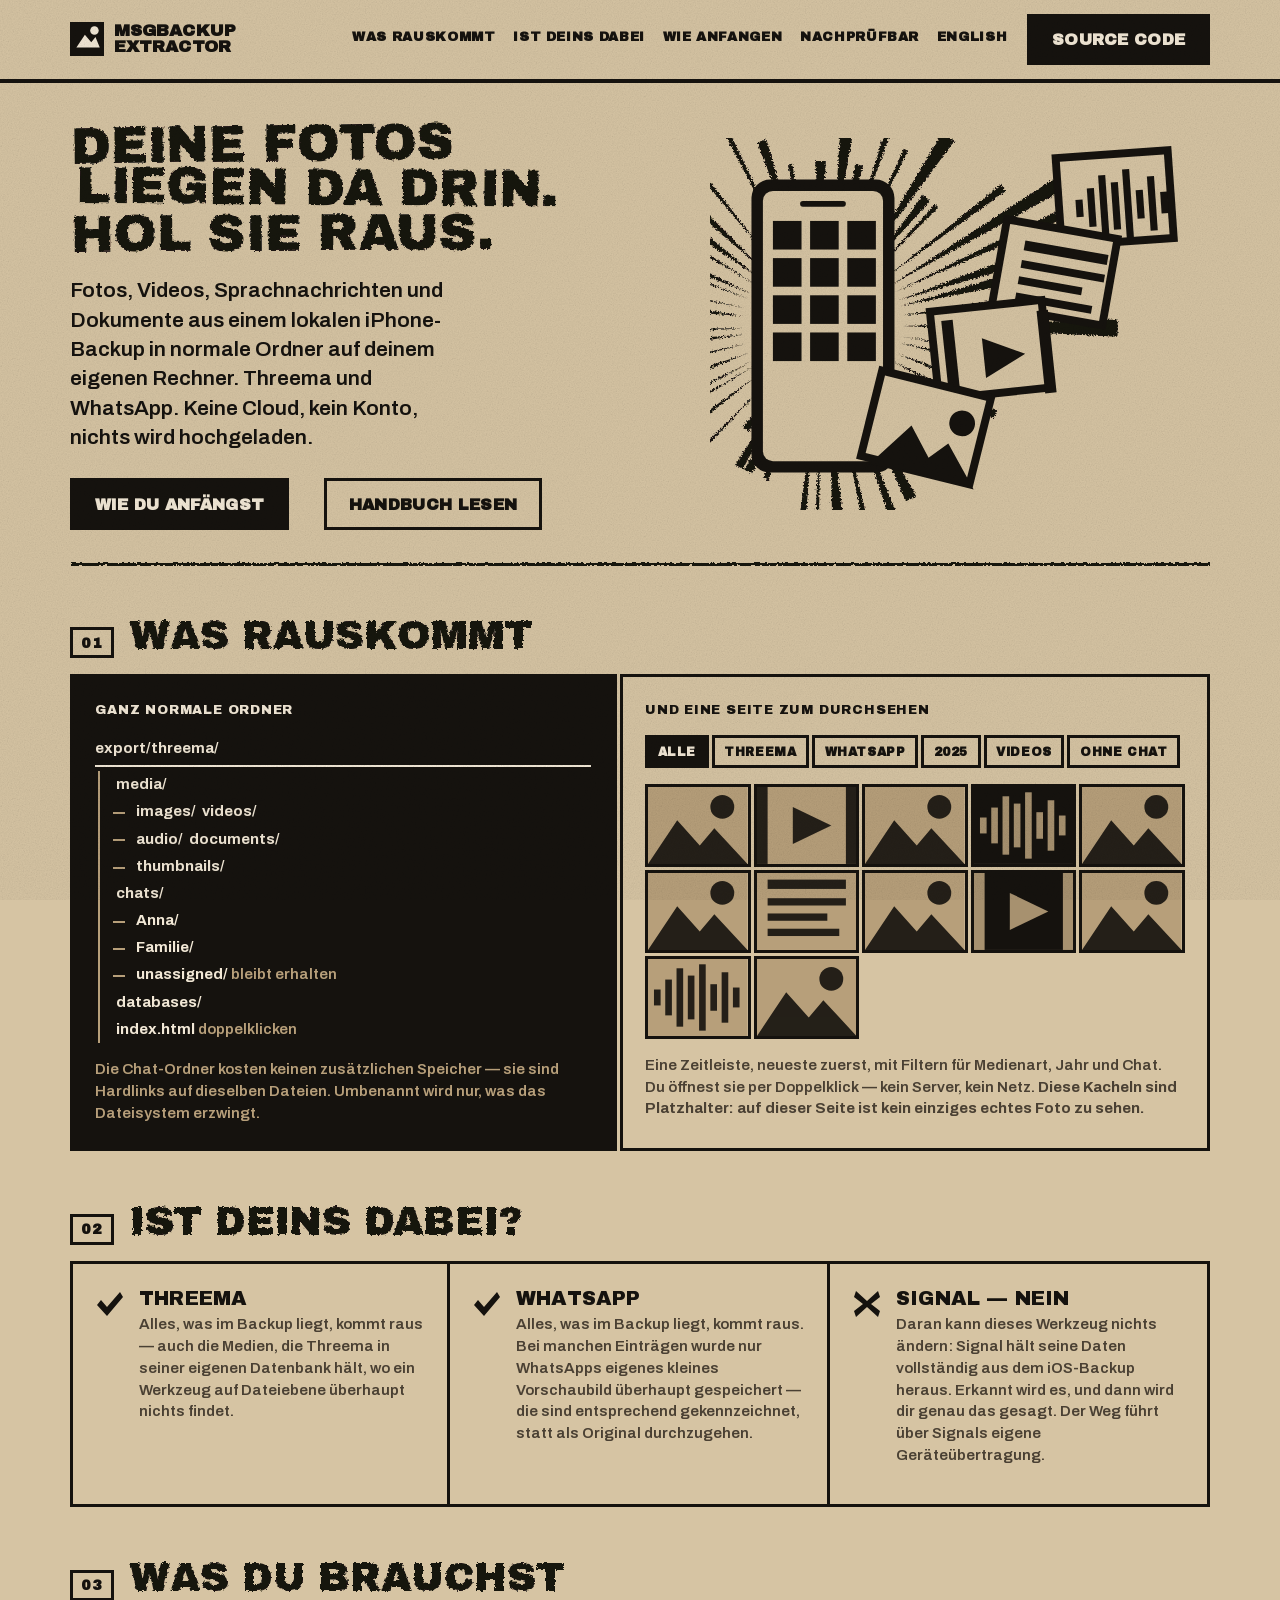
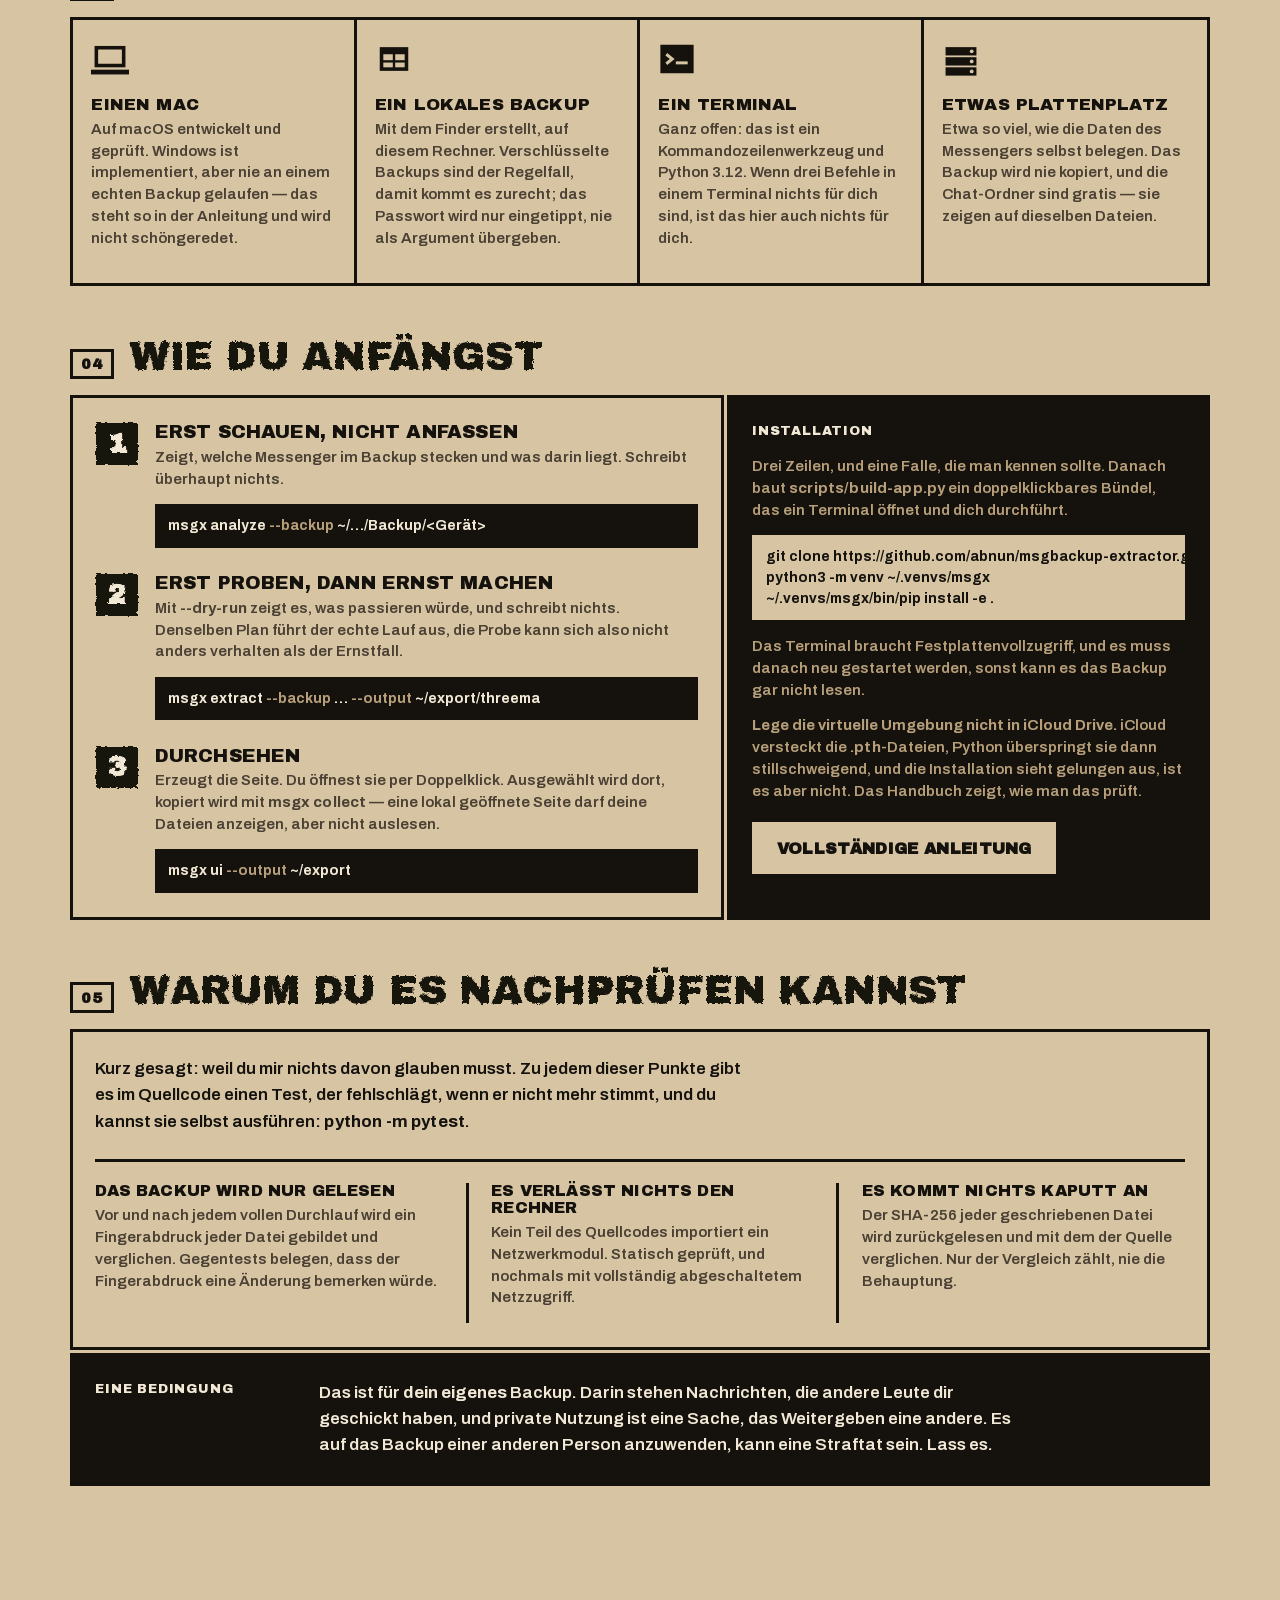
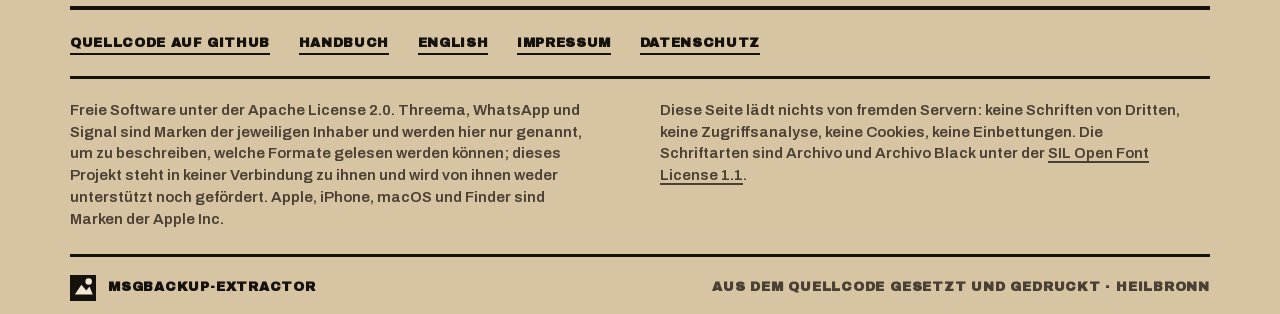
==== commit d24430dc: "feat: doppelklickbares macOS-Buendel um einen gefuehrten Ablauf Zwei Regeln des Sicherheitsmodells b" ====
--- a/website/de/index.html
+++ b/website/de/index.html
@@ -50,7 +50,7 @@
       <a href="#check">Nachprüfbar</a>
       <a href="../" hreflang="en" lang="en">English</a>
     </nav>
-    <a class="btn btn--fill" href="https://github.com/abnun/msgbackup-extractor">Quellcode holen</a>
+    <a class="btn btn--fill" href="https://github.com/abnun/msgbackup-extractor">Source code</a>
   </div>
 </header>
 
@@ -224,7 +224,9 @@
     </div>
     <div class="panel panel--ink">
       <p class="label label--spaced">Installation</p>
-      <p class="hint">Drei Zeilen, und eine Falle, die man kennen sollte.</p>
+      <p class="hint">Drei Zeilen, und eine Falle, die man kennen sollte. Danach
+      baut <code>scripts/build-app.py</code> ein doppelklickbares Bündel, das
+      ein Terminal öffnet und dich durchführt.</p>
       <div class="cmdbar cmdbar--invert">git clone https://github.com/abnun/msgbackup-extractor.git
 python3 -m venv ~/.venvs/msgx
 ~/.venvs/msgx/bin/pip install -e .</div>
--- a/website/styles.css
+++ b/website/styles.css
@@ -216,16 +216,26 @@
   content: "";
   position: absolute;
   top: 50%;
-  width: 26px;
-  height: 30px;
+  width: 28px;
+  height: 32px;
   transform: translateY(-50%) scaleX(0);
   transition: transform 0.12s steps(3, end);
   background-repeat: no-repeat;
   background-size: 100% 100%;
-  background-image: url("data:image/svg+xml,%3Csvg xmlns='http://www.w3.org/2000/svg' viewBox='0 0 26 30'%3E%3Cg fill='%2315120e'%3E%3Cpath d='M26 15 L2 3 L7 15 Z'/%3E%3Cpath d='M26 15 L0 12 L6 15 Z'/%3E%3Cpath d='M26 15 L0 18 L6 15 Z'/%3E%3Cpath d='M26 15 L2 27 L7 15 Z'/%3E%3C/g%3E%3C/svg%3E");
-}
-.btn::before { right: 100%; transform-origin: right center; }
-.btn::after  { left: 100%;  transform-origin: left center; scale: -1 1; }
+  background-repeat: no-repeat;
+}
+.btn::before {
+  right: 100%;
+  transform-origin: right center;
+  background-image: url("data:image/svg+xml,%3Csvg%20xmlns%3D%27http%3A%2F%2Fwww.w3.org%2F2000%2Fsvg%27%20viewBox%3D%270%200%2028%2032%27%3E%3Cg%20fill%3D%27%2315120e%27%3E%3Cpath%20d%3D%22M27.0%2016.0L16.38%204.63L14.58%206.63Z%22%2F%3E%3Cpath%20d%3D%22M27.0%2016.0L8.50%207.07L7.49%209.57Z%22%2F%3E%3Cpath%20d%3D%22M27.0%2016.0L2.50%2014.65L2.50%2017.35Z%22%2F%3E%3Cpath%20d%3D%22M27.0%2016.0L7.49%2022.43L8.50%2024.93Z%22%2F%3E%3Cpath%20d%3D%22M27.0%2016.0L14.58%2025.37L16.38%2027.37Z%22%2F%3E%3C%2Fg%3E%3C%2Fsvg%3E");
+}
+/* Gespiegelt wird das SVG selbst. Die CSS-Eigenschaft `scale` spiegelt um
+   transform-origin und wuerde die Marke zurueck ueber den Knopf werfen. */
+.btn::after {
+  left: 100%;
+  transform-origin: left center;
+  background-image: url("data:image/svg+xml,%3Csvg%20xmlns%3D%27http%3A%2F%2Fwww.w3.org%2F2000%2Fsvg%27%20viewBox%3D%270%200%2028%2032%27%3E%3Cg%20fill%3D%27%2315120e%27%3E%3Cpath%20d%3D%22M1.0%2016.0L13.42%206.63L11.62%204.63Z%22%2F%3E%3Cpath%20d%3D%22M1.0%2016.0L20.51%209.57L19.50%207.07Z%22%2F%3E%3Cpath%20d%3D%22M1.0%2016.0L25.50%2017.35L25.50%2014.65Z%22%2F%3E%3Cpath%20d%3D%22M1.0%2016.0L19.50%2024.93L20.51%2022.43Z%22%2F%3E%3Cpath%20d%3D%22M1.0%2016.0L11.62%2027.37L13.42%2025.37Z%22%2F%3E%3C%2Fg%3E%3C%2Fsvg%3E");
+}
 .btn:hover::before,
 .btn:hover::after,
 .btn:focus-visible::before,
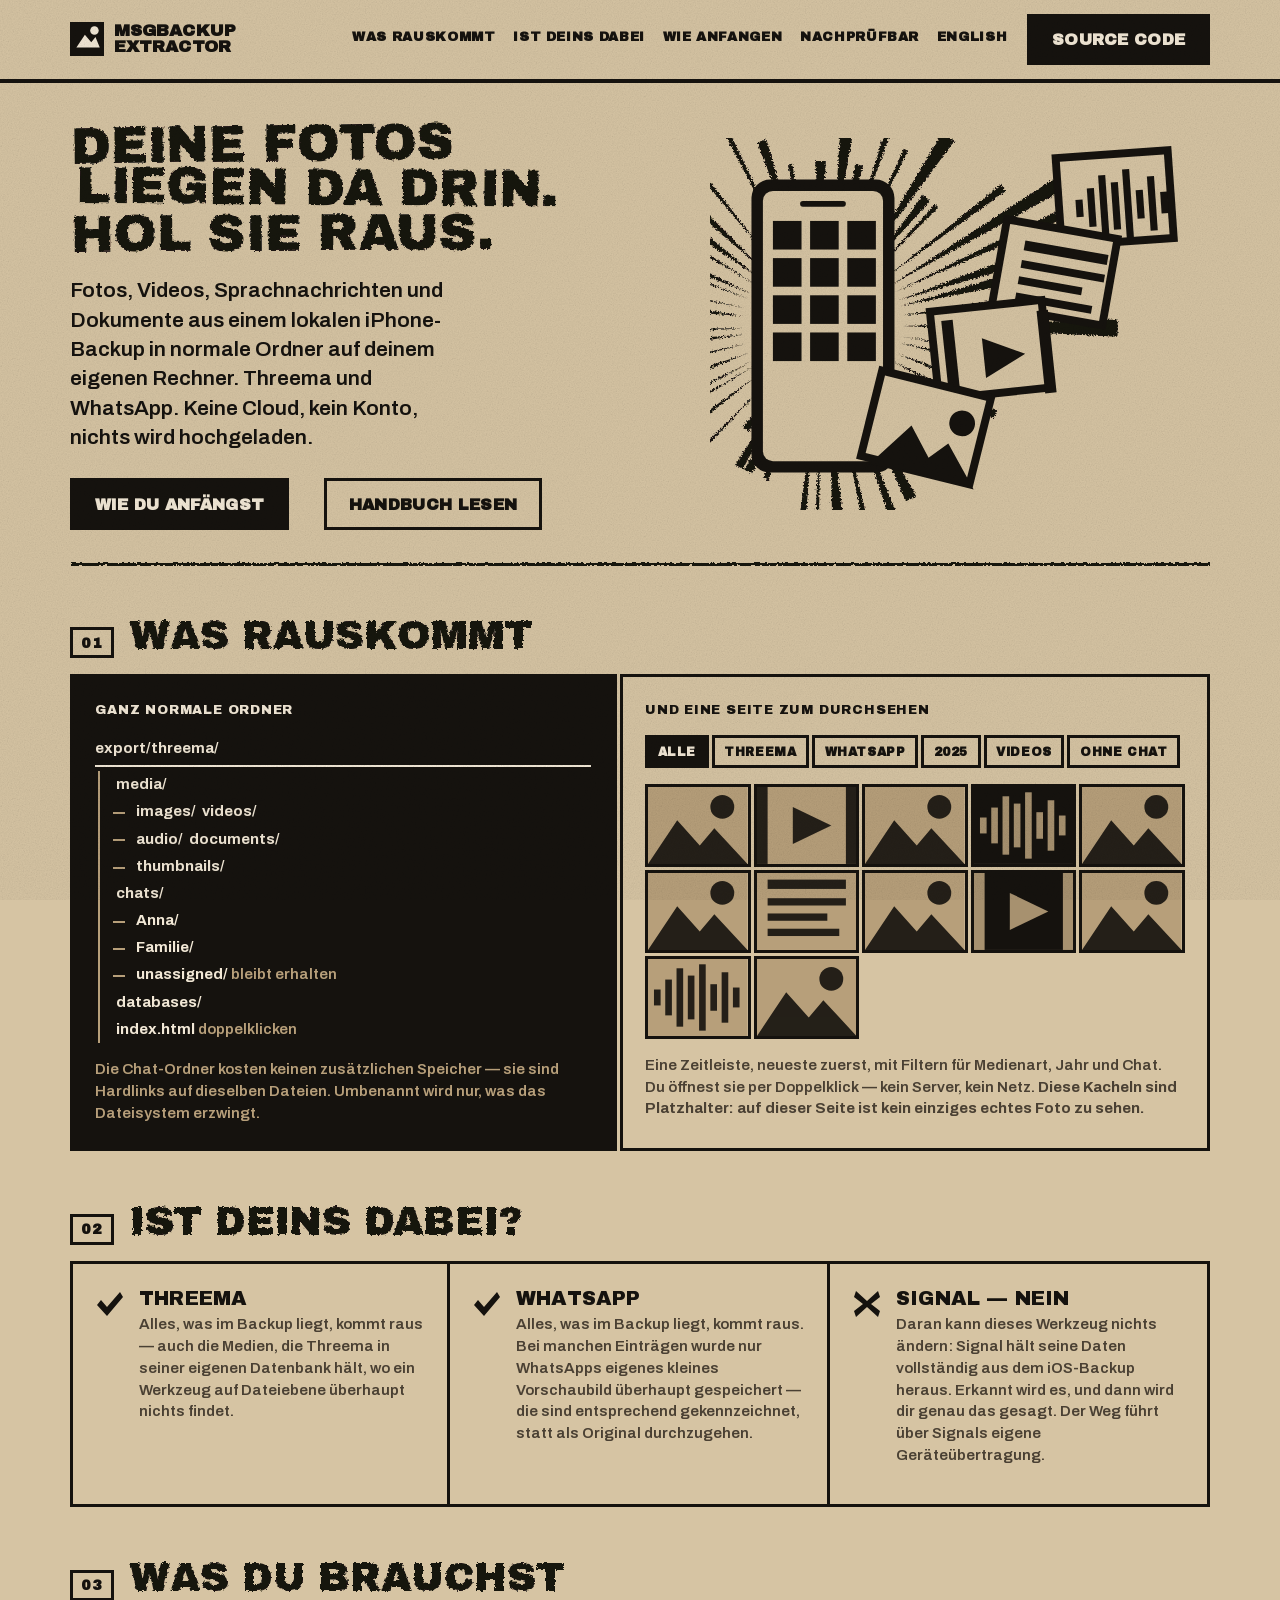
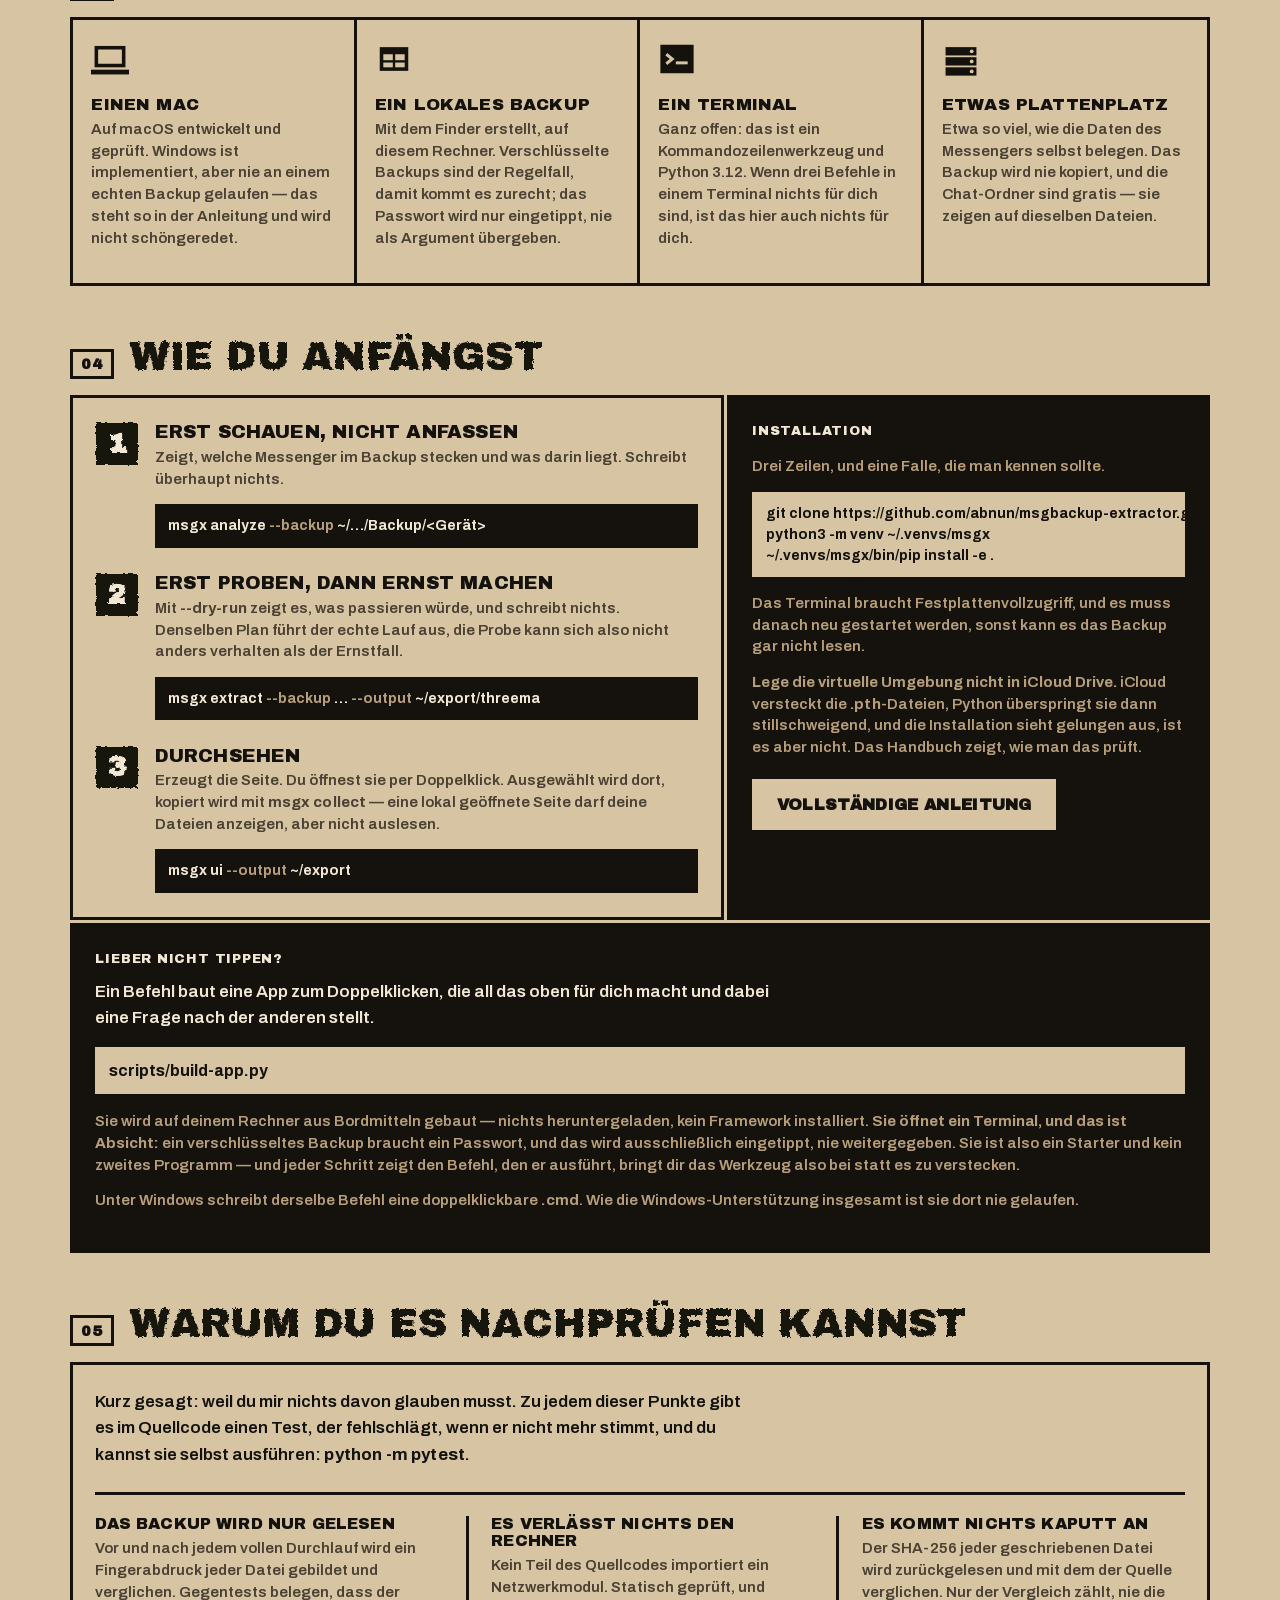
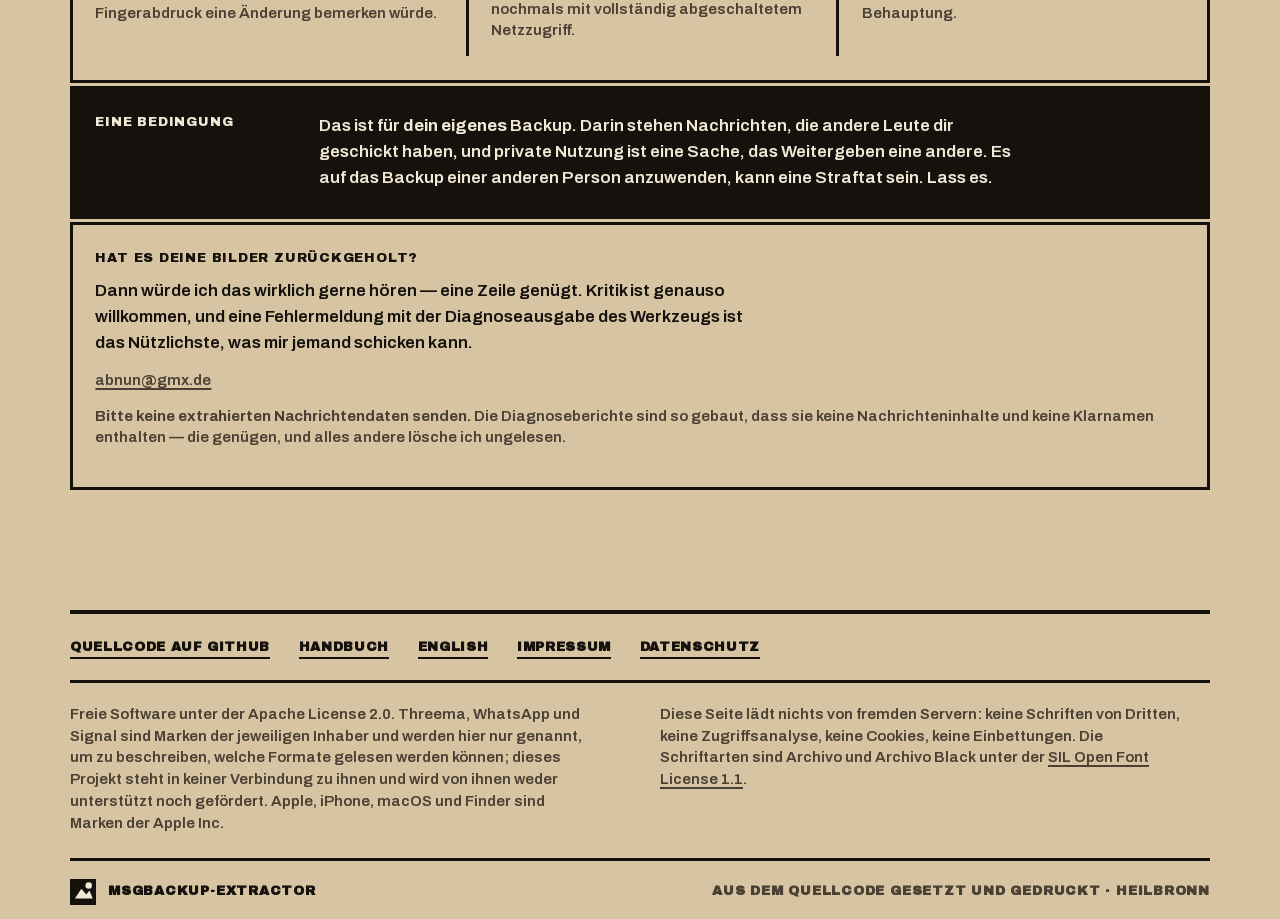
==== commit cb835953: "fix: Windows-Gegenstueck, gelesenes %APPDATA% und ein msgx, das laufen muss Die Frage "funktioniert " ====
--- a/website/de/index.html
+++ b/website/de/index.html
@@ -50,7 +50,7 @@
       <a href="#check">Nachprüfbar</a>
       <a href="../" hreflang="en" lang="en">English</a>
     </nav>
-    <a class="btn btn--fill" href="https://github.com/abnun/msgbackup-extractor">Source code</a>
+    <a class="btn btn--fill" href="https://github.com/abnun/msgbackup-extractor" target="_blank" rel="noopener noreferrer">Source code</a>
   </div>
 </header>
 
@@ -64,7 +64,7 @@
       Threema und WhatsApp. Keine Cloud, kein Konto, nichts wird hochgeladen.</p>
       <div class="hero__cta">
         <a class="btn btn--fill" href="#start">Wie du anfängst</a>
-        <a class="btn btn--out" href="https://github.com/abnun/msgbackup-extractor/blob/main/README.de.md">Handbuch lesen</a>
+        <a class="btn btn--out" href="https://github.com/abnun/msgbackup-extractor/blob/main/README.de.md" target="_blank" rel="noopener noreferrer">Handbuch lesen</a>
       </div>
     </div>
     <svg class="hero__art" viewBox="0 0 700 520" role="img" aria-label="Ein geschnittenes Bild: ein unlesbares Telefon mit einem Strahlenbündel dahinter, aus dem vier Fotos herausfallen — ein Bild, ein Video, eine Sprachnachricht und ein Dokument.">
@@ -224,9 +224,7 @@
     </div>
     <div class="panel panel--ink">
       <p class="label label--spaced">Installation</p>
-      <p class="hint">Drei Zeilen, und eine Falle, die man kennen sollte. Danach
-      baut <code>scripts/build-app.py</code> ein doppelklickbares Bündel, das
-      ein Terminal öffnet und dich durchführt.</p>
+      <p class="hint">Drei Zeilen, und eine Falle, die man kennen sollte.</p>
       <div class="cmdbar cmdbar--invert">git clone https://github.com/abnun/msgbackup-extractor.git
 python3 -m venv ~/.venvs/msgx
 ~/.venvs/msgx/bin/pip install -e .</div>
@@ -236,11 +234,28 @@
       iCloud versteckt die <code>.pth</code>-Dateien, Python überspringt sie
       dann stillschweigend, und die Installation sieht gelungen aus, ist es aber nicht. Das Handbuch zeigt, wie man das
       prüft.</p>
-      <p class="panel__cta"><a class="btn btn--out btn--on-ink" href="https://github.com/abnun/msgbackup-extractor/blob/main/README.de.md#installation">Vollständige Anleitung</a></p>
-    </div>
-  </div>
-
-  <div class="head" id="check">
+      <p class="panel__cta"><a class="btn btn--out btn--on-ink" href="https://github.com/abnun/msgbackup-extractor/blob/main/README.de.md#installation" target="_blank" rel="noopener noreferrer">Vollständige Anleitung</a></p>
+    </div>
+  </div>
+
+    <div class="panel panel--ink panel--wide">
+    <p class="label label--tight">Lieber nicht tippen?</p>
+    <p class="lede lede--flush">Ein Befehl baut eine App zum Doppelklicken, die
+    all das oben für dich macht und dabei eine Frage nach der anderen stellt.</p>
+    <div class="cmdbar cmdbar--invert cmdbar--roomy">scripts/build-app.py</div>
+    <p class="hint">Sie wird auf deinem Rechner aus Bordmitteln gebaut — nichts
+    heruntergeladen, kein Framework installiert. <strong>Sie öffnet ein Terminal,
+    und das ist Absicht:</strong> ein verschlüsseltes Backup braucht ein
+    Passwort, und das wird ausschließlich eingetippt, nie weitergegeben. Sie ist
+    also ein Starter und kein zweites Programm — und jeder Schritt zeigt den
+    Befehl, den er ausführt, bringt dir das Werkzeug also bei statt es zu
+    verstecken.</p>
+    <p class="hint">Unter Windows schreibt derselbe Befehl eine doppelklickbare
+    <code>.cmd</code>. Wie die Windows-Unterstützung insgesamt ist sie dort nie
+    gelaufen.</p>
+  </div>
+
+<div class="head" id="check">
     <span class="head__no">05</span>
     <h2>Warum du es nachprüfen kannst</h2>
   </div>
@@ -278,12 +293,25 @@
     Backup einer anderen Person anzuwenden, kann eine Straftat sein. Lass es.</p>
   </div>
 
+  <div class="panel panel--wide">
+    <p class="label label--tight">Hat es deine Bilder zurückgeholt?</p>
+    <p class="lede">Dann würde ich das wirklich gerne hören — eine Zeile genügt.
+    Kritik ist genauso willkommen, und eine Fehlermeldung mit der
+    Diagnoseausgabe des Werkzeugs ist das Nützlichste, was mir jemand schicken
+    kann.</p>
+    <p class="hint"><span class="mail"><span class="mail-benutzer">abnun</span><span class="mail-at"></span><span class="mail-anbieter">gmx.de</span></span></p>
+    <p class="hint"><strong>Bitte keine extrahierten Nachrichtendaten senden.</strong>
+    Die Diagnoseberichte sind so gebaut, dass sie keine Nachrichteninhalte und
+    keine Klarnamen enthalten — die genügen, und alles andere lösche ich
+    ungelesen.</p>
+  </div>
+
 </main>
 
 <footer class="sheet colophon">
   <nav>
-    <a href="https://github.com/abnun/msgbackup-extractor">Quellcode auf GitHub</a>
-    <a href="https://github.com/abnun/msgbackup-extractor/blob/main/README.de.md">Handbuch</a>
+    <a href="https://github.com/abnun/msgbackup-extractor" target="_blank" rel="noopener noreferrer">Quellcode auf GitHub</a>
+    <a href="https://github.com/abnun/msgbackup-extractor/blob/main/README.de.md" target="_blank" rel="noopener noreferrer">Handbuch</a>
     <a href="../" hreflang="en" lang="en">English</a>
     <a href="../impressum.html">Impressum</a>
     <a href="../datenschutz.html">Datenschutz</a>
--- a/website/styles.css
+++ b/website/styles.css
@@ -536,6 +536,11 @@
   .proof > * + * { padding-left: 0; border-left: 0; padding-top: 1.1rem; border-top: var(--rule) solid var(--ink); }
 }
 
+/* Ein Panel ueber die ganze Bogenbreite, fuer Bloecke, die keine Nachbarn
+   haben - der App-Hinweis und die Bitte um Rueckmeldung. */
+.panel--wide { margin-top: var(--rule); }
+.cmdbar--roomy { margin: 1rem 0 1.1rem; font-size: 1rem; }
+
 /* --- Legal pages ---------------------------------------------------- */
 /* Impressum and Datenschutz share the world: same paper, same ink, same
    faces, set as a single reading column. */
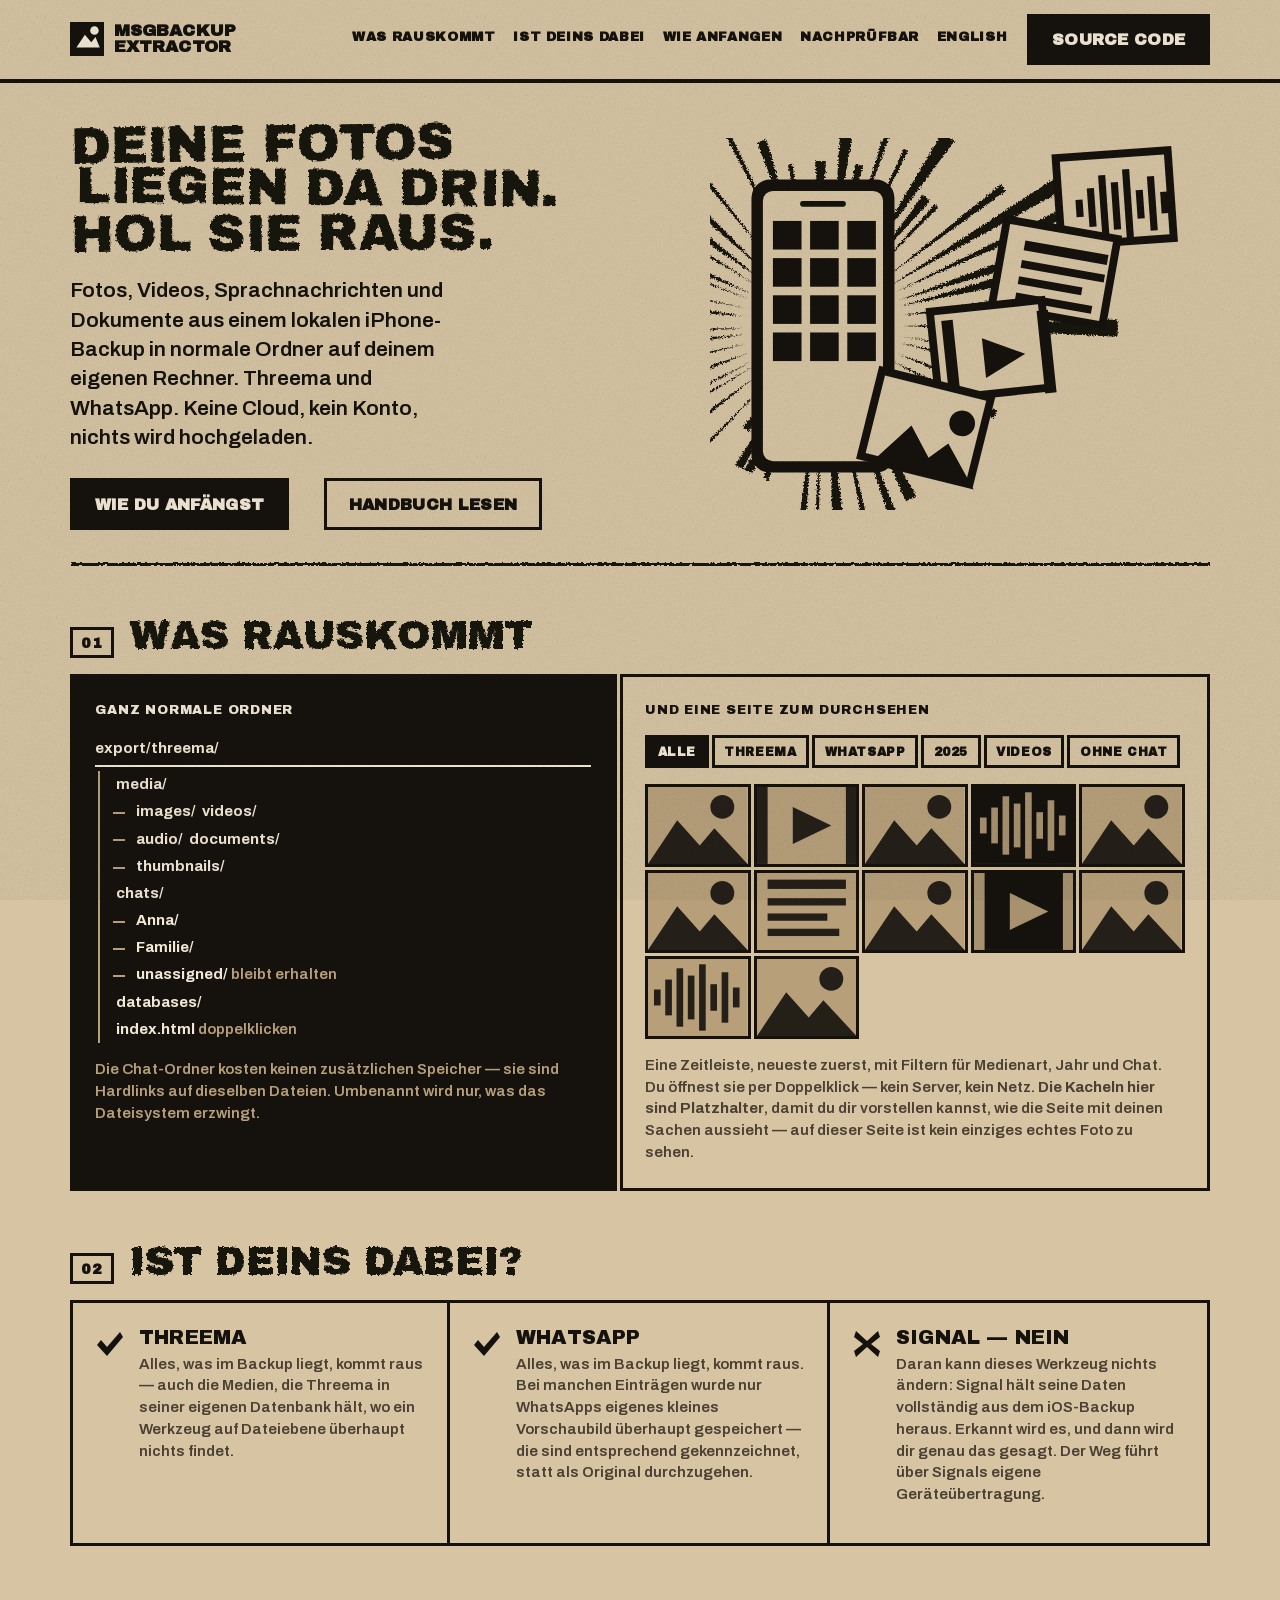
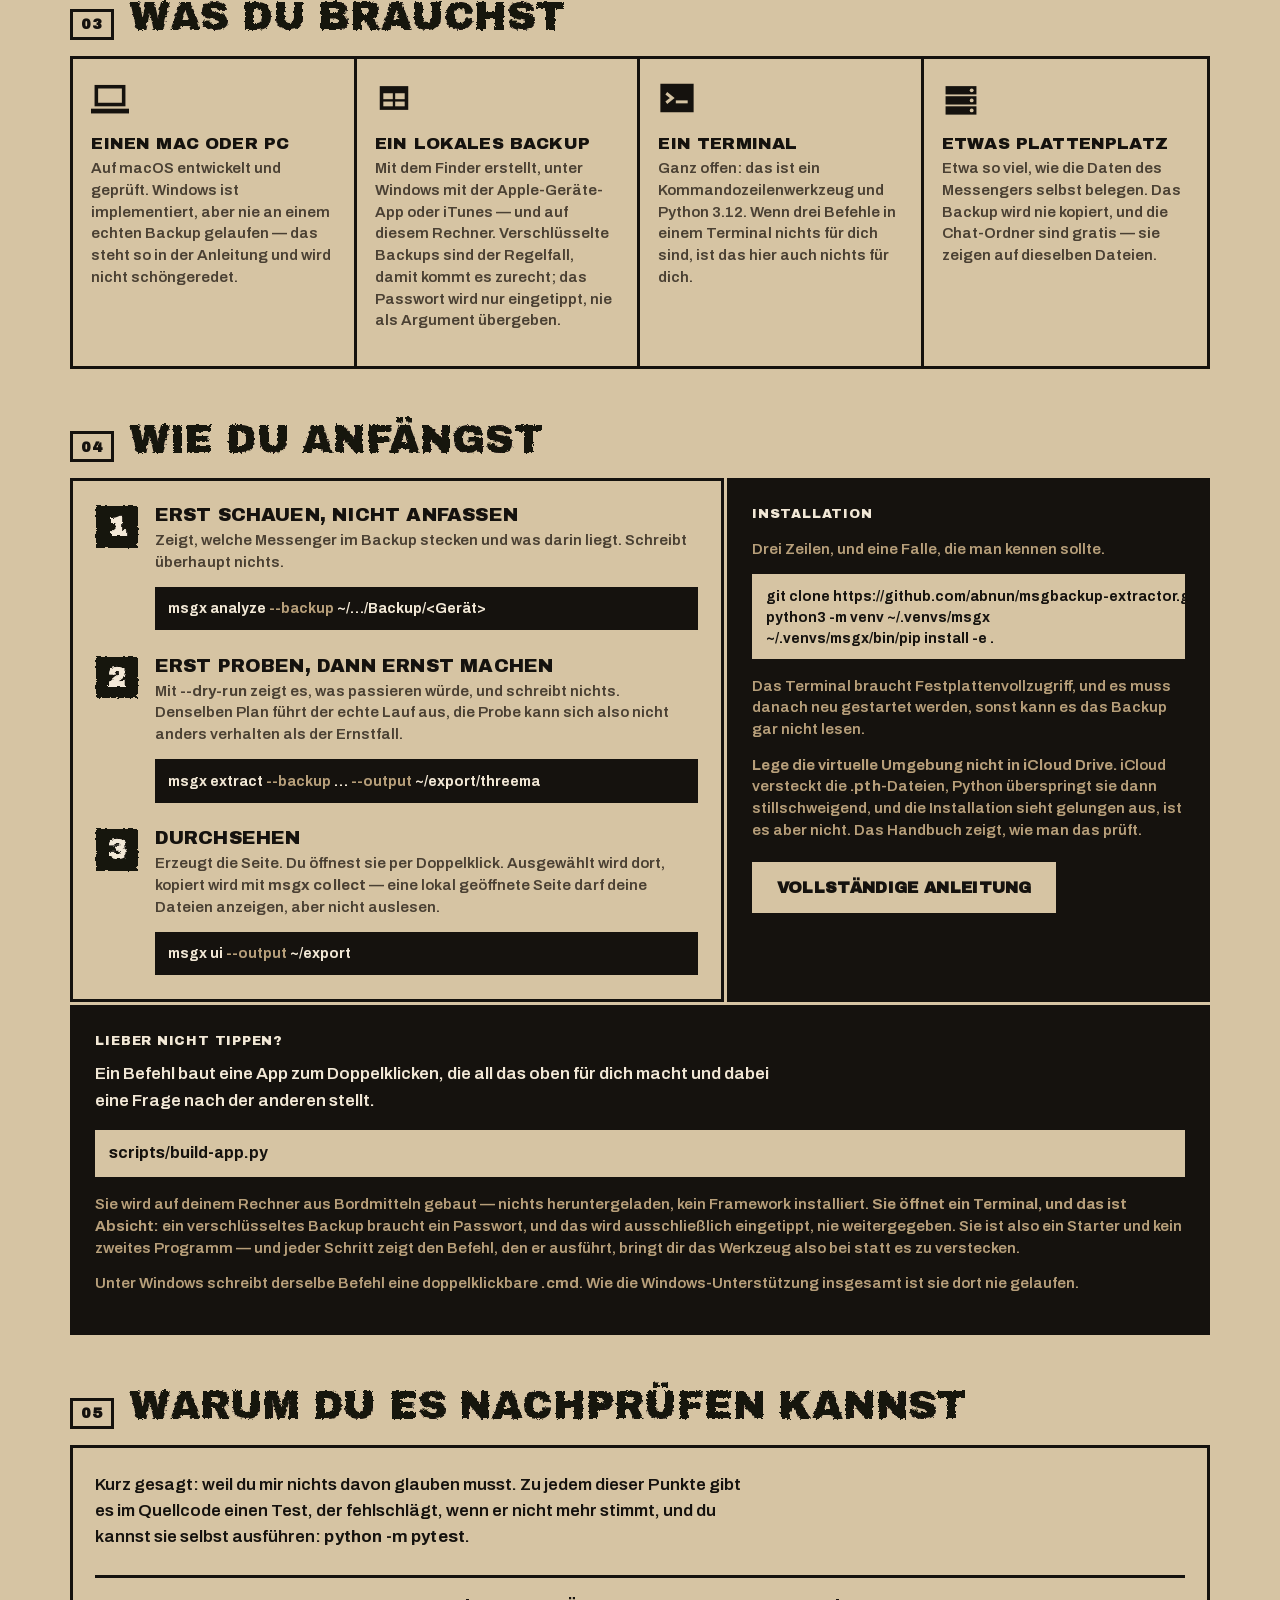
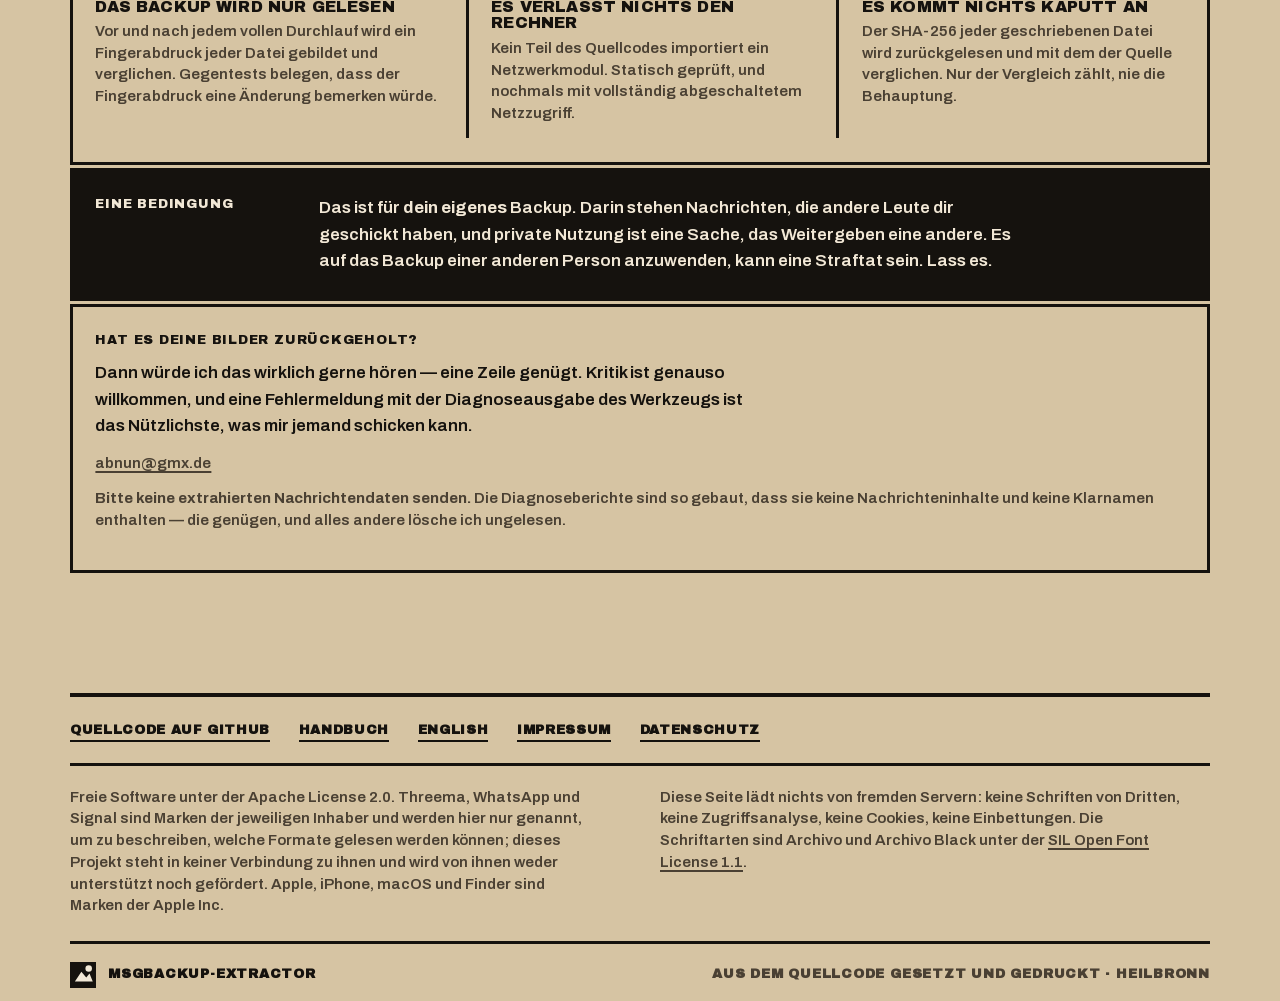
==== commit fd39545d: "docs: die Kacheln sagen jetzt, wozu sie da sind - und die Seite schliesst PCs nicht aus Die Bildunte" ====
--- a/website/de/index.html
+++ b/website/de/index.html
@@ -112,7 +112,9 @@
       </div>
       <div class="sheetgrid"><svg viewBox="0 0 150 116" aria-hidden="true"><rect width="150" height="116" fill="var(--paper-worn)"/><g fill="var(--ink)" opacity="0.9"><path d="M0 116 L44 50 L78 88 L100 62 L150 116 Z"/><circle cx="112" cy="30" r="18"/></g></svg><svg viewBox="0 0 150 116" aria-hidden="true"><rect width="150" height="116" fill="var(--paper-worn)"/><g fill="var(--ink)" opacity="0.9"><path d="M54 30 L112 58 L54 86 Z"/><rect x="0" y="0" width="16" height="116"/><rect x="134" y="0" width="16" height="116"/></g></svg><svg viewBox="0 0 150 116" aria-hidden="true"><rect width="150" height="116" fill="var(--paper-worn)"/><g fill="var(--ink)" opacity="0.9"><path d="M0 116 L44 50 L78 88 L100 62 L150 116 Z"/><circle cx="112" cy="30" r="18"/></g></svg><svg viewBox="0 0 150 116" aria-hidden="true"><rect width="150" height="116" fill="var(--ink)"/><g fill="var(--paper-worn)" opacity="0.9"><rect x="9" y="46" width="10" height="24"/><rect x="26" y="31" width="10" height="54"/><rect x="43" y="14" width="10" height="88"/><rect x="60" y="25" width="10" height="66"/><rect x="77" y="8" width="10" height="100"/><rect x="94" y="38" width="10" height="40"/><rect x="111" y="20" width="10" height="76"/><rect x="128" y="43" width="10" height="30"/></g></svg><svg viewBox="0 0 150 116" aria-hidden="true"><rect width="150" height="116" fill="var(--paper-worn)"/><g fill="var(--ink)" opacity="0.9"><path d="M0 116 L44 50 L78 88 L100 62 L150 116 Z"/><circle cx="112" cy="30" r="18"/></g></svg><svg viewBox="0 0 150 116" aria-hidden="true"><rect width="150" height="116" fill="var(--paper-worn)"/><g fill="var(--ink)" opacity="0.9"><path d="M0 116 L44 50 L78 88 L100 62 L150 116 Z"/><circle cx="112" cy="30" r="18"/></g></svg><svg viewBox="0 0 150 116" aria-hidden="true"><rect width="150" height="116" fill="var(--paper-worn)"/><g fill="var(--ink)" opacity="0.9"><rect x="16" y="10" width="118" height="14"/><rect x="16" y="38" width="118" height="11"/><rect x="16" y="61" width="90" height="11"/><rect x="16" y="84" width="108" height="11"/></g></svg><svg viewBox="0 0 150 116" aria-hidden="true"><rect width="150" height="116" fill="var(--paper-worn)"/><g fill="var(--ink)" opacity="0.9"><path d="M0 116 L44 50 L78 88 L100 62 L150 116 Z"/><circle cx="112" cy="30" r="18"/></g></svg><svg viewBox="0 0 150 116" aria-hidden="true"><rect width="150" height="116" fill="var(--ink)"/><g fill="var(--paper-worn)" opacity="0.9"><path d="M54 30 L112 58 L54 86 Z"/><rect x="0" y="0" width="16" height="116"/><rect x="134" y="0" width="16" height="116"/></g></svg><svg viewBox="0 0 150 116" aria-hidden="true"><rect width="150" height="116" fill="var(--paper-worn)"/><g fill="var(--ink)" opacity="0.9"><path d="M0 116 L44 50 L78 88 L100 62 L150 116 Z"/><circle cx="112" cy="30" r="18"/></g></svg><svg viewBox="0 0 150 116" aria-hidden="true"><rect width="150" height="116" fill="var(--paper-worn)"/><g fill="var(--ink)" opacity="0.9"><rect x="9" y="46" width="10" height="24"/><rect x="26" y="31" width="10" height="54"/><rect x="43" y="14" width="10" height="88"/><rect x="60" y="25" width="10" height="66"/><rect x="77" y="8" width="10" height="100"/><rect x="94" y="38" width="10" height="40"/><rect x="111" y="20" width="10" height="76"/><rect x="128" y="43" width="10" height="30"/></g></svg><svg viewBox="0 0 150 116" aria-hidden="true"><rect width="150" height="116" fill="var(--paper-worn)"/><g fill="var(--ink)" opacity="0.9"><path d="M0 116 L44 50 L78 88 L100 62 L150 116 Z"/><circle cx="112" cy="30" r="18"/></g></svg></div>
       <p class="hint hint--top">Eine Zeitleiste, neueste zuerst, mit Filtern für Medienart, Jahr und Chat. Du öffnest sie per Doppelklick — kein Server, kein Netz.
-      <strong>Diese Kacheln sind Platzhalter: auf dieser Seite ist kein einziges echtes Foto zu sehen.</strong></p>
+      <strong>Die Kacheln hier sind Platzhalter</strong>, damit du dir vorstellen
+      kannst, wie die Seite mit deinen Sachen aussieht — auf dieser Seite ist
+      kein einziges echtes Foto zu sehen.</p>
     </div>
   </div>
 
@@ -163,14 +165,15 @@
   <div class="reqs">
     <div>
       <svg viewBox="0 0 32 32" aria-hidden="true" fill="var(--ink)"><rect x="3" y="5" width="26" height="18" /><rect x="6" y="8" width="20" height="12" fill="var(--paper)" /><rect x="0" y="25" width="32" height="4" /></svg>
-      <h3>Einen Mac</h3>
+      <h3>Einen Mac oder PC</h3>
       <p class="hint">Auf macOS entwickelt und geprüft. Windows ist
       implementiert, aber nie an einem echten Backup gelaufen — das steht so in der Anleitung und wird nicht schöngeredet.</p>
     </div>
     <div>
       <svg viewBox="0 0 32 32" aria-hidden="true" fill="var(--ink)"><path d="M4 6 H28 V26 H4 Z" /><rect x="7" y="12" width="8" height="5" fill="var(--paper)" /><rect x="17" y="12" width="8" height="5" fill="var(--paper)" /><rect x="7" y="19" width="8" height="4" fill="var(--paper)" /><rect x="17" y="19" width="8" height="4" fill="var(--paper)" /></svg>
       <h3>Ein lokales Backup</h3>
-      <p class="hint">Mit dem Finder erstellt, auf diesem Rechner.
+      <p class="hint">Mit dem Finder erstellt, unter Windows mit der
+      Apple-Geräte-App oder iTunes — und auf diesem Rechner.
       Verschlüsselte Backups sind der Regelfall, damit kommt es zurecht; das Passwort wird nur eingetippt, nie als Argument übergeben.</p>
     </div>
     <div>
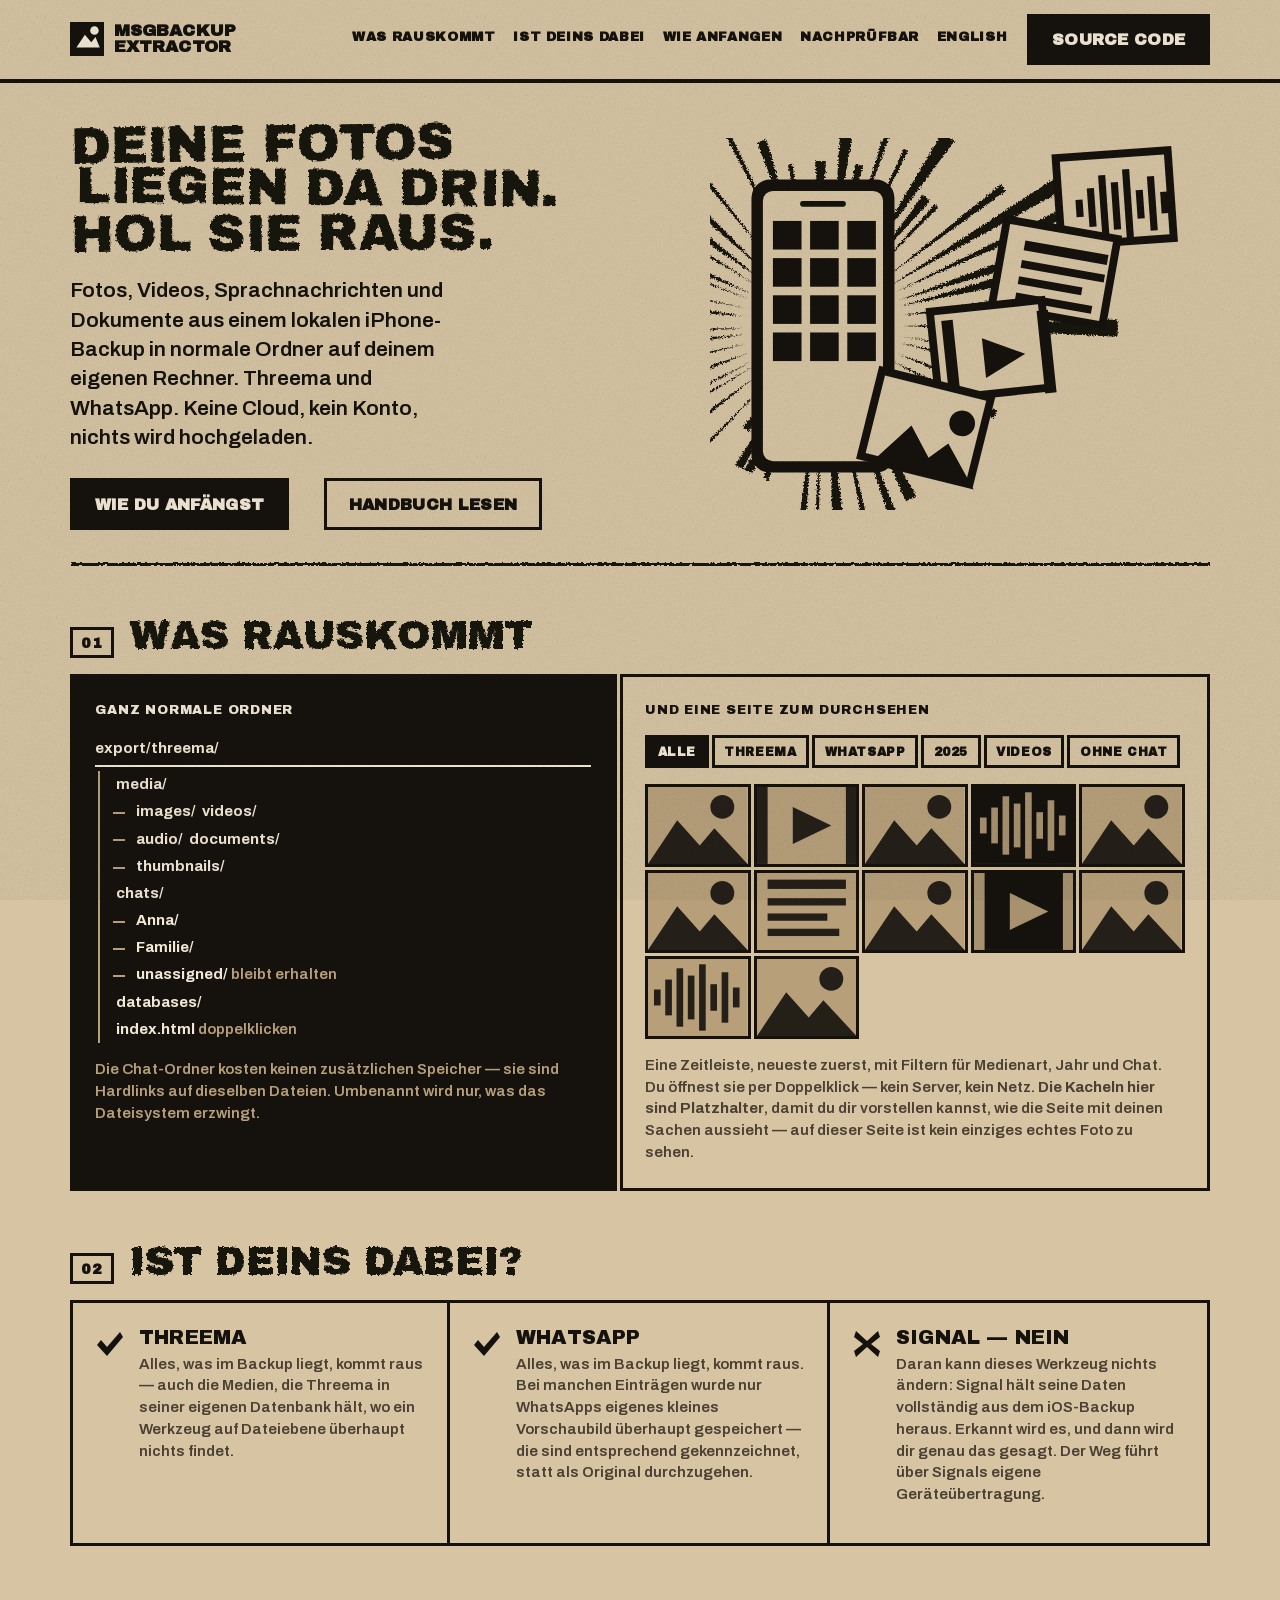
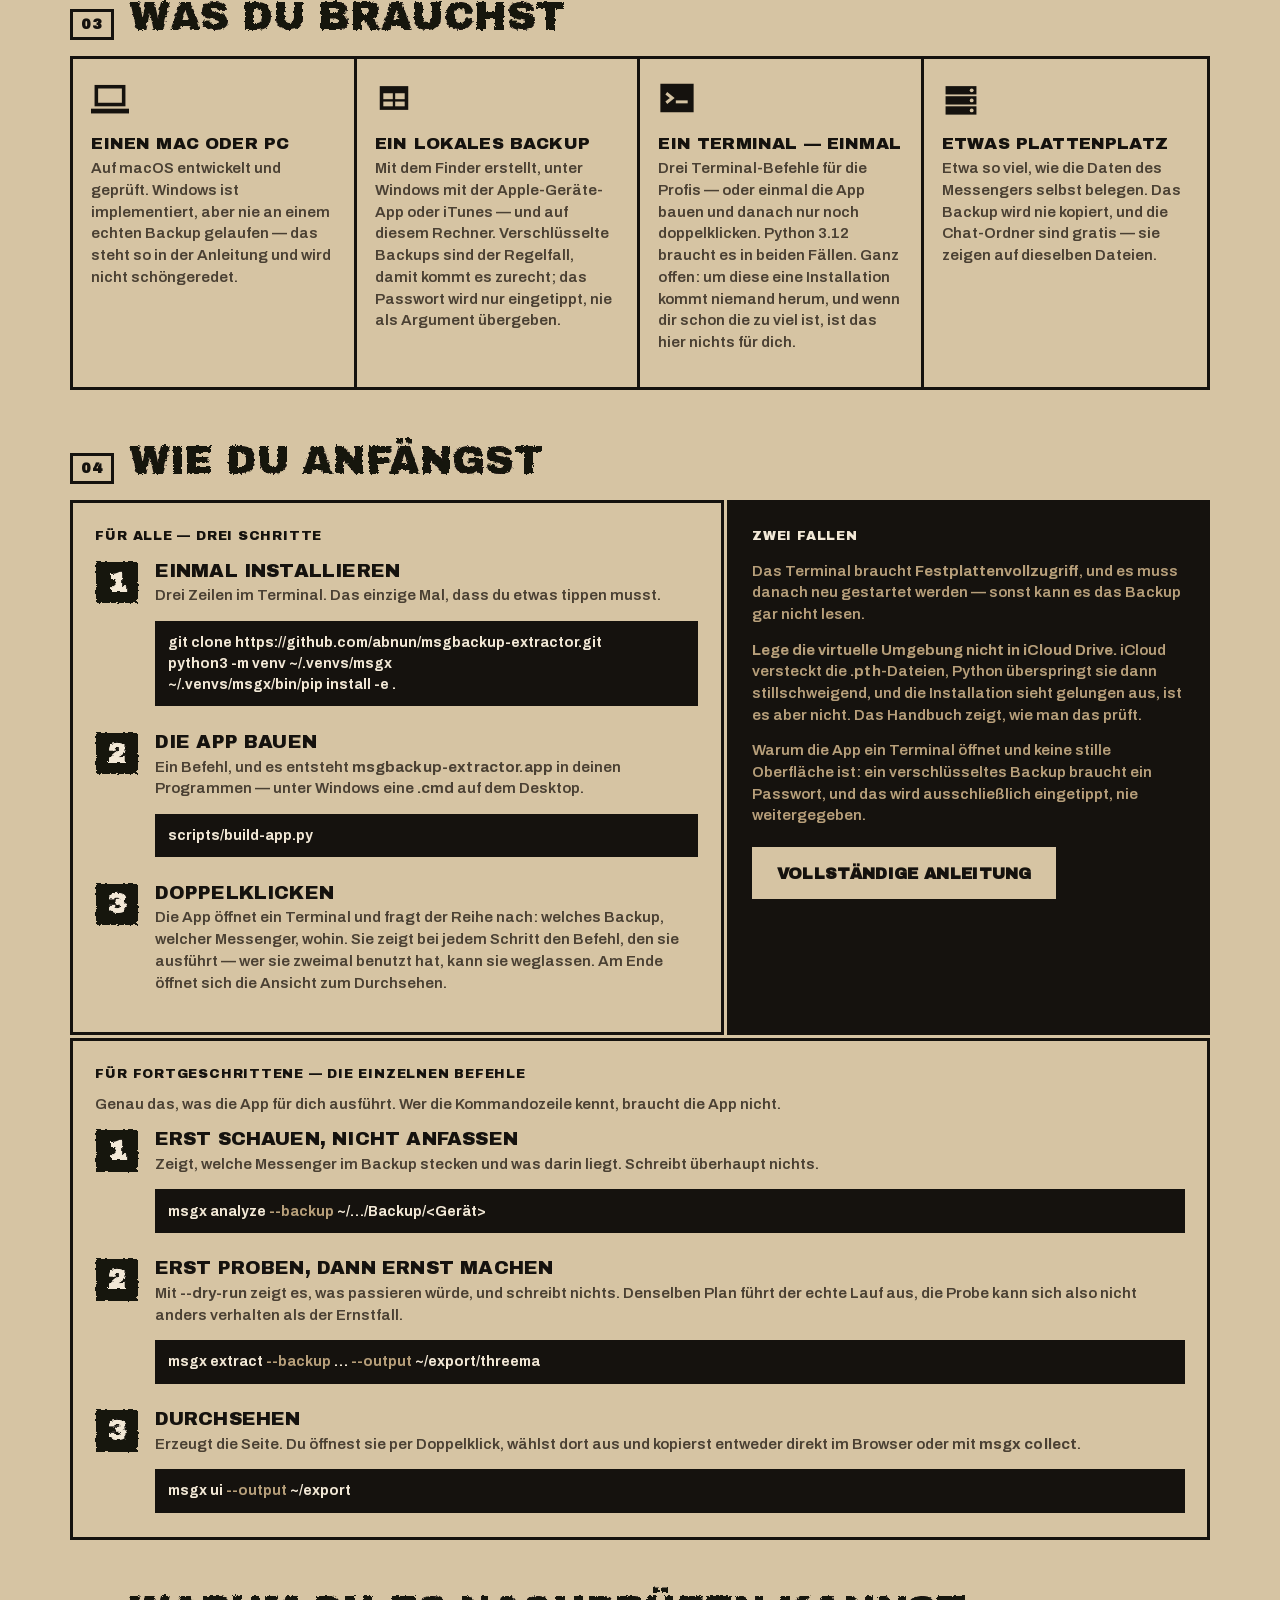
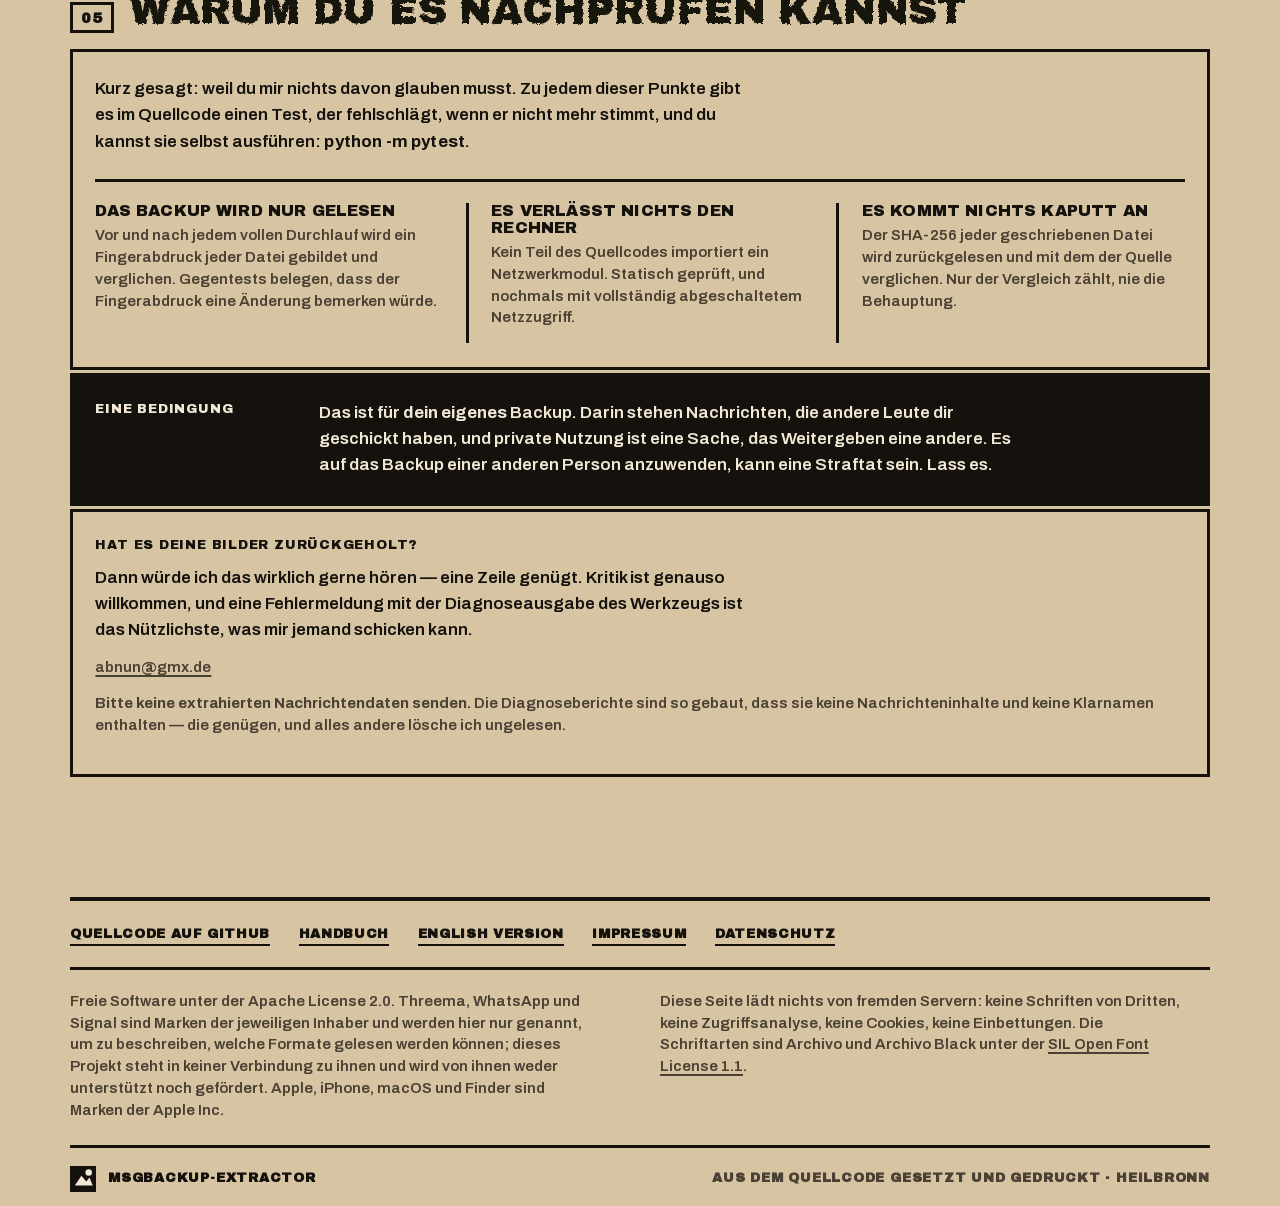
==== commit 1863b267: "docs: der normale Weg zuerst, die Kommandozeile als zweiter Bereich Abschnitt 04 fuehrte mit den dre" ====
--- a/website/de/index.html
+++ b/website/de/index.html
@@ -178,9 +178,11 @@
     </div>
     <div>
       <svg viewBox="0 0 32 32" aria-hidden="true" fill="var(--ink)"><rect x="2" y="4" width="28" height="24" /><path d="M7 12 L12 16 L7 20" stroke="var(--paper)" stroke-width="2.5" fill="none" /><rect x="15" y="18" width="10" height="2.5" fill="var(--paper)" /></svg>
-      <h3>Ein Terminal</h3>
-      <p class="hint">Ganz offen: das ist ein Kommandozeilenwerkzeug und Python 3.12. Wenn drei Befehle in einem Terminal nichts für dich sind, ist das
-      hier auch nichts für dich.</p>
+      <h3>Ein Terminal — einmal</h3>
+      <p class="hint">Drei Terminal-Befehle für die Profis — oder einmal die App
+      bauen und danach nur noch doppelklicken. Python 3.12 braucht es in beiden
+      Fällen. Ganz offen: um diese eine Installation kommt niemand herum, und
+      wenn dir schon die zu viel ist, ist das hier nichts für dich.</p>
     </div>
     <div>
       <svg viewBox="0 0 32 32" aria-hidden="true" fill="var(--ink)"><path d="M3 6h26v7H3z" /><path d="M3 14.5h26v7H3z" /><path d="M3 23h26v7H3z" /><circle cx="25" cy="9.5" r="1.6" fill="var(--paper)" /><circle cx="25" cy="18" r="1.6" fill="var(--paper)" /><circle cx="25" cy="26.5" r="1.6" fill="var(--paper)" /></svg>
@@ -198,64 +200,88 @@
 
   <div class="grid grid--wide-left">
     <div class="panel">
+      <p class="label label--spaced">Für alle — drei Schritte</p>
       <div class="step">
         <span class="step__no">1</span>
         <div>
-          <h3>Erst schauen, nicht anfassen</h3>
-          <p class="hint">Zeigt, welche Messenger im Backup stecken und was darin liegt. Schreibt überhaupt nichts.</p>
-          <div class="cmdbar">msgx analyze <span>--backup</span> ~/…/Backup/&lt;Gerät&gt;</div>
+          <h3>Einmal installieren</h3>
+          <p class="hint">Drei Zeilen im Terminal. Das einzige Mal, dass du
+          etwas tippen musst.</p>
+          <div class="cmdbar">git clone https://github.com/abnun/msgbackup-extractor.git
+python3 -m venv ~/.venvs/msgx
+~/.venvs/msgx/bin/pip install -e .</div>
         </div>
       </div>
       <div class="step">
         <span class="step__no">2</span>
         <div>
-          <h3>Erst proben, dann ernst machen</h3>
-          <p class="hint">Mit <code>--dry-run</code> zeigt es, was passieren
-          würde, und schreibt nichts. Denselben Plan führt der echte Lauf aus,
-          die Probe kann sich also nicht anders verhalten als der Ernstfall.</p>
-          <div class="cmdbar">msgx extract <span>--backup</span> … <span>--output</span> ~/export/threema</div>
+          <h3>Die App bauen</h3>
+          <p class="hint">Ein Befehl, und es entsteht
+          <code>msgbackup-extractor.app</code> in deinen Programmen — unter
+          Windows eine <code>.cmd</code> auf dem Desktop.</p>
+          <div class="cmdbar">scripts/build-app.py</div>
         </div>
       </div>
       <div class="step">
         <span class="step__no">3</span>
         <div>
-          <h3>Durchsehen</h3>
-          <p class="hint">Erzeugt die Seite. Du öffnest sie per Doppelklick. Ausgewählt wird dort, kopiert wird mit <code>msgx collect</code> — eine lokal geöffnete Seite darf deine Dateien anzeigen, aber nicht auslesen.</p>
-          <div class="cmdbar">msgx ui <span>--output</span> ~/export</div>
+          <h3>Doppelklicken</h3>
+          <p class="hint">Die App öffnet ein Terminal und fragt der Reihe nach:
+          welches Backup, welcher Messenger, wohin. Sie zeigt bei jedem Schritt
+          den Befehl, den sie ausführt — wer sie zweimal benutzt hat, kann sie
+          weglassen. Am Ende öffnet sich die Ansicht zum Durchsehen.</p>
         </div>
       </div>
     </div>
     <div class="panel panel--ink">
-      <p class="label label--spaced">Installation</p>
-      <p class="hint">Drei Zeilen, und eine Falle, die man kennen sollte.</p>
-      <div class="cmdbar cmdbar--invert">git clone https://github.com/abnun/msgbackup-extractor.git
-python3 -m venv ~/.venvs/msgx
-~/.venvs/msgx/bin/pip install -e .</div>
-      <p class="hint">Das Terminal braucht Festplattenvollzugriff, und es muss
-      danach neu gestartet werden, sonst kann es das Backup gar nicht lesen.</p>
-      <p class="hint"><strong>Lege die virtuelle Umgebung nicht in iCloud Drive.</strong>
-      iCloud versteckt die <code>.pth</code>-Dateien, Python überspringt sie
-      dann stillschweigend, und die Installation sieht gelungen aus, ist es aber nicht. Das Handbuch zeigt, wie man das
-      prüft.</p>
+      <p class="label label--spaced">Zwei Fallen</p>
+      <p class="hint">Das Terminal braucht <strong>Festplattenvollzugriff</strong>,
+      und es muss danach neu gestartet werden — sonst kann es das Backup gar
+      nicht lesen.</p>
+      <p class="hint"><strong>Lege die virtuelle Umgebung nicht in iCloud
+      Drive.</strong> iCloud versteckt die <code>.pth</code>-Dateien, Python
+      überspringt sie dann stillschweigend, und die Installation sieht gelungen
+      aus, ist es aber nicht. Das Handbuch zeigt, wie man das prüft.</p>
+      <p class="hint">Warum die App ein Terminal öffnet und keine stille
+      Oberfläche ist: ein verschlüsseltes Backup braucht ein Passwort, und das
+      wird ausschließlich eingetippt, nie weitergegeben.</p>
       <p class="panel__cta"><a class="btn btn--out btn--on-ink" href="https://github.com/abnun/msgbackup-extractor/blob/main/README.de.md#installation" target="_blank" rel="noopener noreferrer">Vollständige Anleitung</a></p>
     </div>
   </div>
 
-    <div class="panel panel--ink panel--wide">
-    <p class="label label--tight">Lieber nicht tippen?</p>
-    <p class="lede lede--flush">Ein Befehl baut eine App zum Doppelklicken, die
-    all das oben für dich macht und dabei eine Frage nach der anderen stellt.</p>
-    <div class="cmdbar cmdbar--invert cmdbar--roomy">scripts/build-app.py</div>
-    <p class="hint">Sie wird auf deinem Rechner aus Bordmitteln gebaut — nichts
-    heruntergeladen, kein Framework installiert. <strong>Sie öffnet ein Terminal,
-    und das ist Absicht:</strong> ein verschlüsseltes Backup braucht ein
-    Passwort, und das wird ausschließlich eingetippt, nie weitergegeben. Sie ist
-    also ein Starter und kein zweites Programm — und jeder Schritt zeigt den
-    Befehl, den er ausführt, bringt dir das Werkzeug also bei statt es zu
-    verstecken.</p>
-    <p class="hint">Unter Windows schreibt derselbe Befehl eine doppelklickbare
-    <code>.cmd</code>. Wie die Windows-Unterstützung insgesamt ist sie dort nie
-    gelaufen.</p>
+  <div class="panel panel--wide">
+    <p class="label label--tight">Für Fortgeschrittene — die einzelnen Befehle</p>
+    <p class="hint">Genau das, was die App für dich ausführt. Wer die
+    Kommandozeile kennt, braucht die App nicht.</p>
+    <div class="step">
+      <span class="step__no">1</span>
+      <div>
+        <h3>Erst schauen, nicht anfassen</h3>
+        <p class="hint">Zeigt, welche Messenger im Backup stecken und was darin
+        liegt. Schreibt überhaupt nichts.</p>
+        <div class="cmdbar">msgx analyze <span>--backup</span> ~/…/Backup/&lt;Gerät&gt;</div>
+      </div>
+    </div>
+    <div class="step">
+      <span class="step__no">2</span>
+      <div>
+        <h3>Erst proben, dann ernst machen</h3>
+        <p class="hint">Mit <code>--dry-run</code> zeigt es, was passieren würde,
+        und schreibt nichts. Denselben Plan führt der echte Lauf aus, die Probe
+        kann sich also nicht anders verhalten als der Ernstfall.</p>
+        <div class="cmdbar">msgx extract <span>--backup</span> … <span>--output</span> ~/export/threema</div>
+      </div>
+    </div>
+    <div class="step">
+      <span class="step__no">3</span>
+      <div>
+        <h3>Durchsehen</h3>
+        <p class="hint">Erzeugt die Seite. Du öffnest sie per Doppelklick,
+        wählst dort aus und kopierst entweder direkt im Browser oder mit
+        <code>msgx collect</code>.</p>
+        <div class="cmdbar">msgx ui <span>--output</span> ~/export</div>
+      </div>
+    </div>
   </div>
 
 <div class="head" id="check">
@@ -315,7 +341,7 @@
   <nav>
     <a href="https://github.com/abnun/msgbackup-extractor" target="_blank" rel="noopener noreferrer">Quellcode auf GitHub</a>
     <a href="https://github.com/abnun/msgbackup-extractor/blob/main/README.de.md" target="_blank" rel="noopener noreferrer">Handbuch</a>
-    <a href="../" hreflang="en" lang="en">English</a>
+    <a href="../" hreflang="en" lang="en">English Version</a>
     <a href="../impressum.html">Impressum</a>
     <a href="../datenschutz.html">Datenschutz</a>
   </nav>
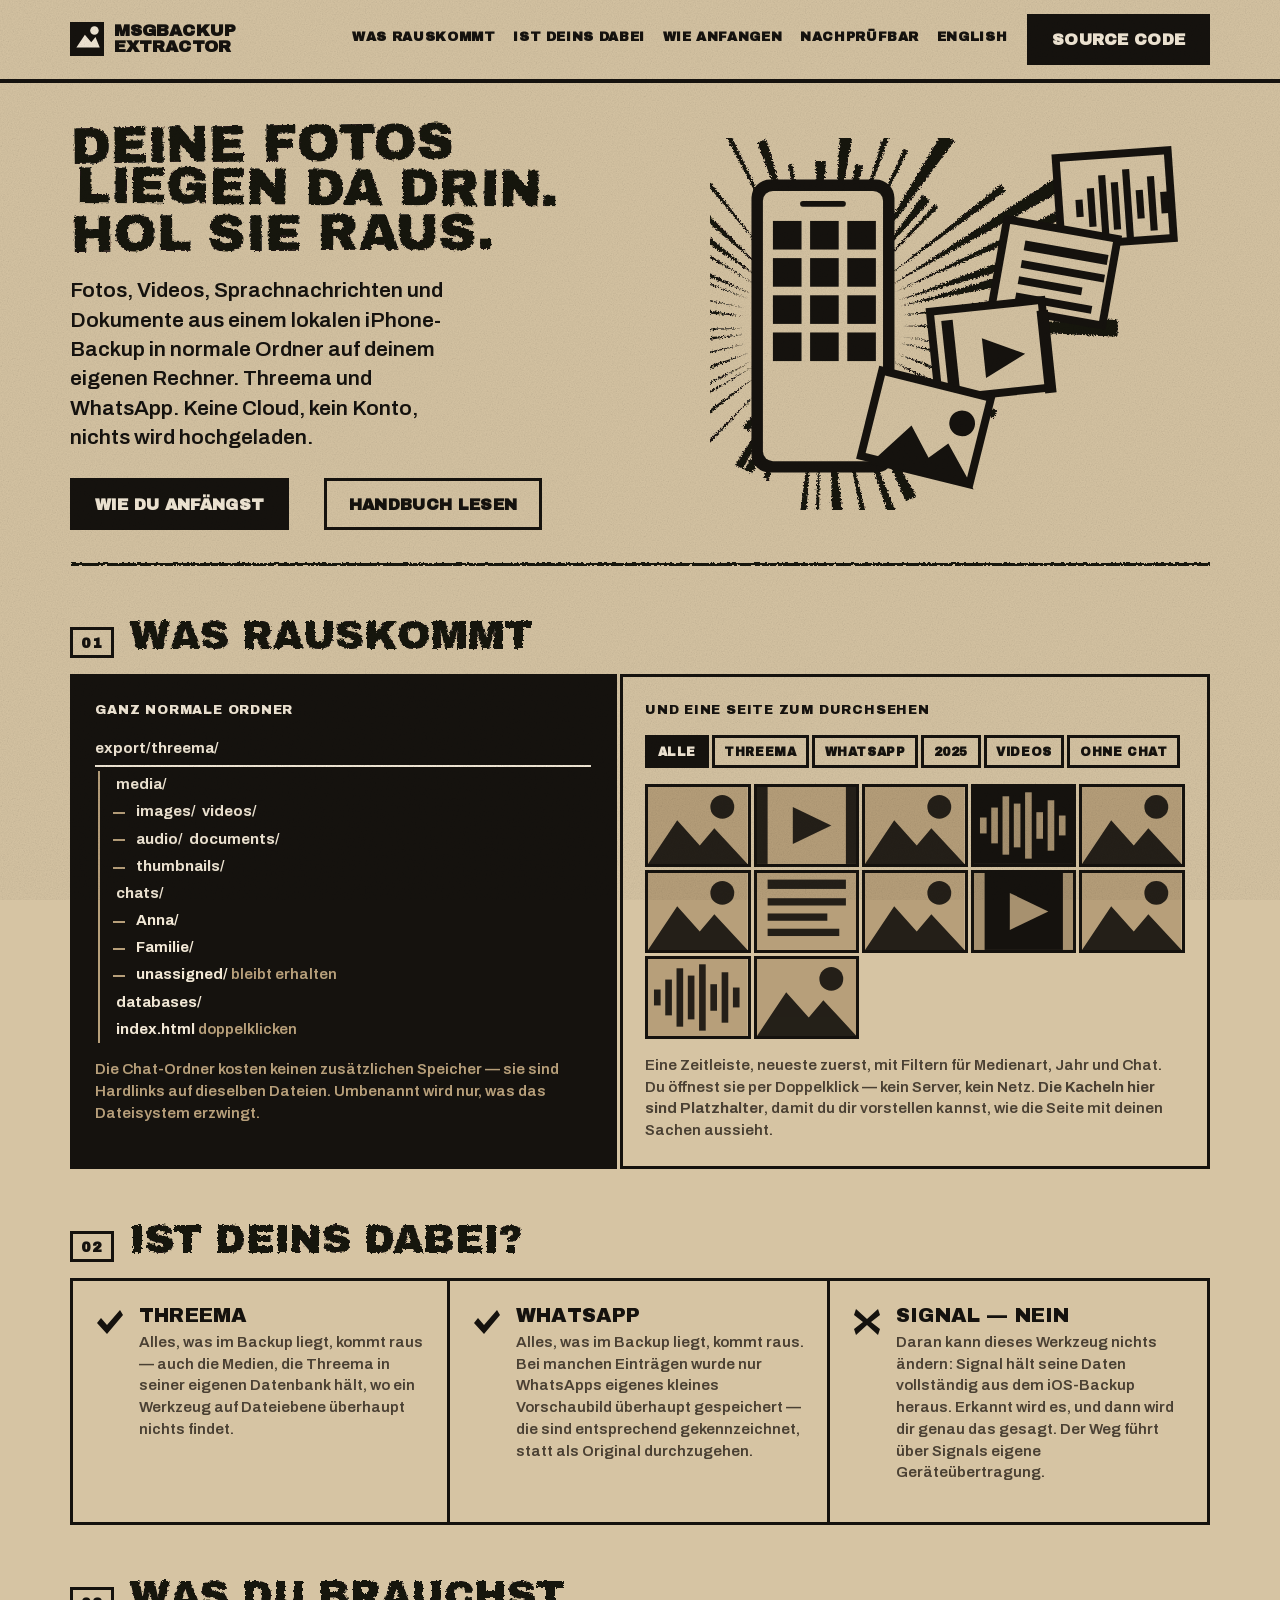
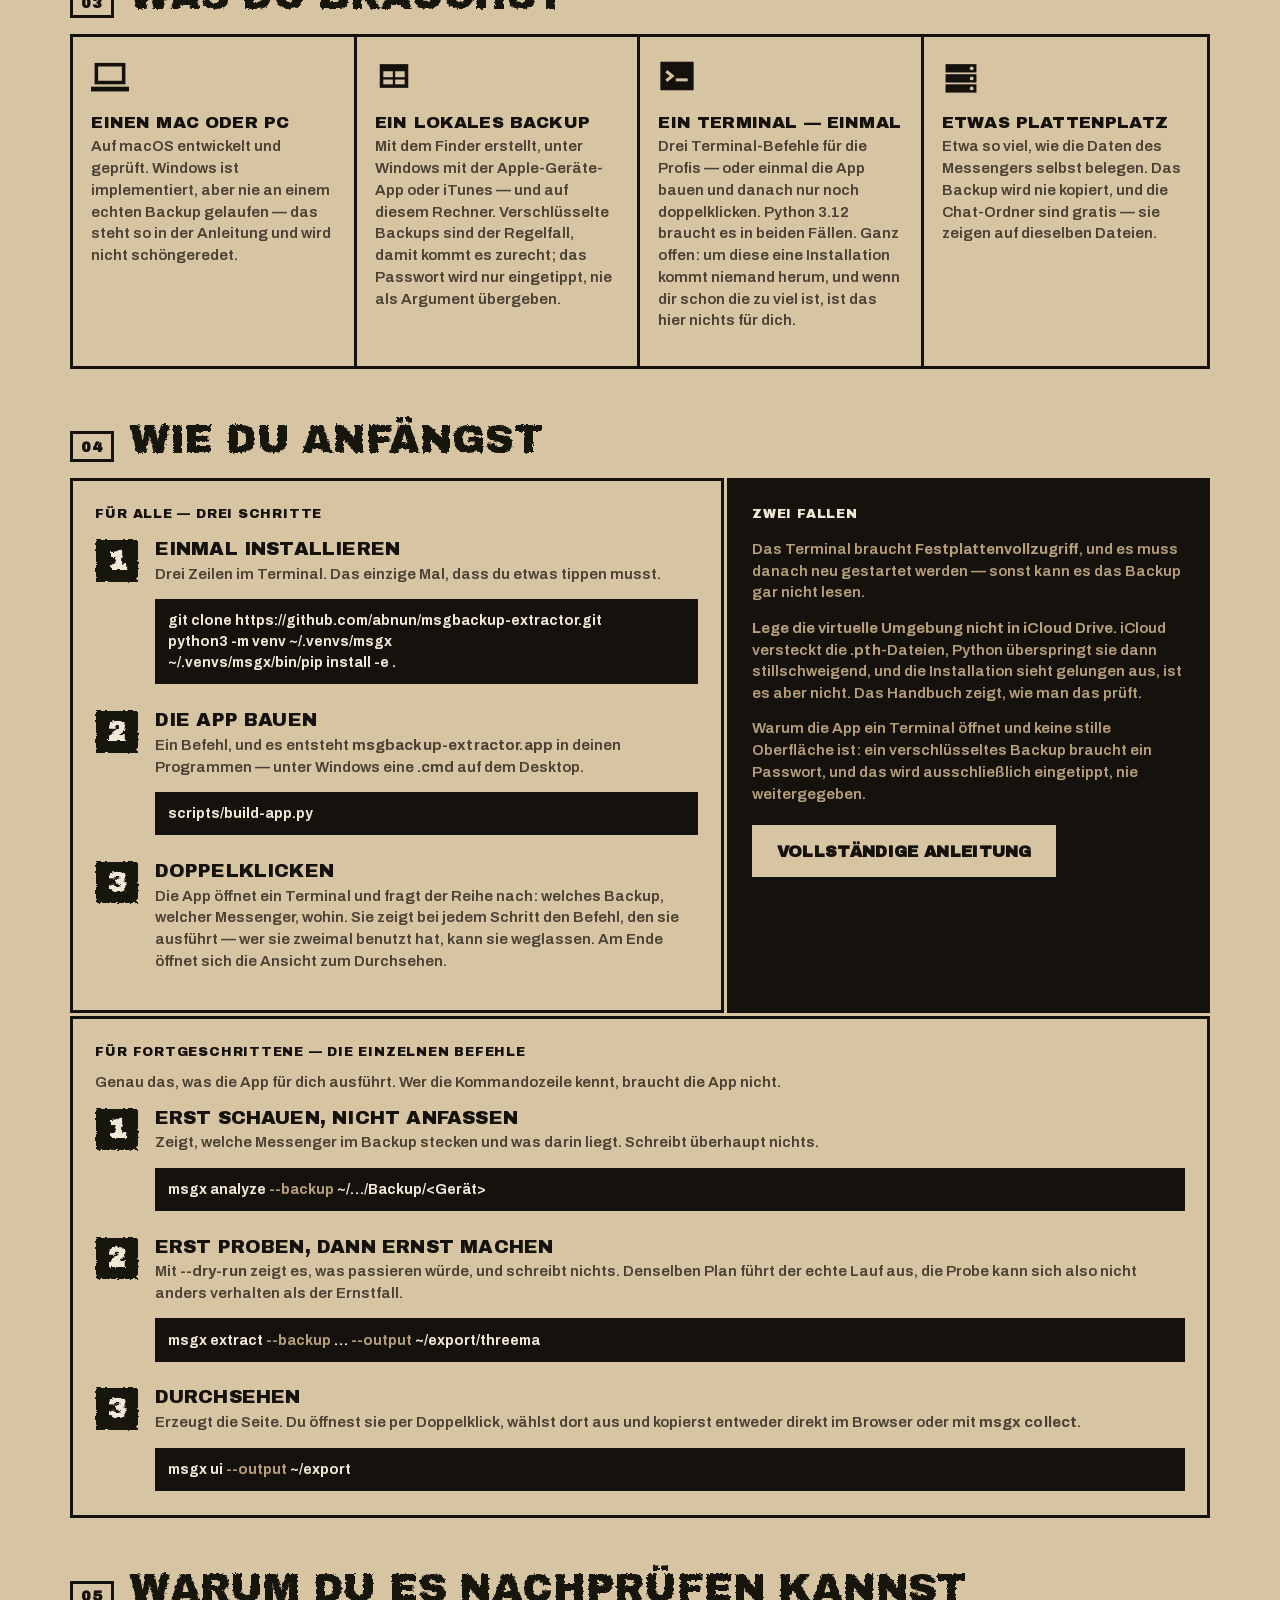
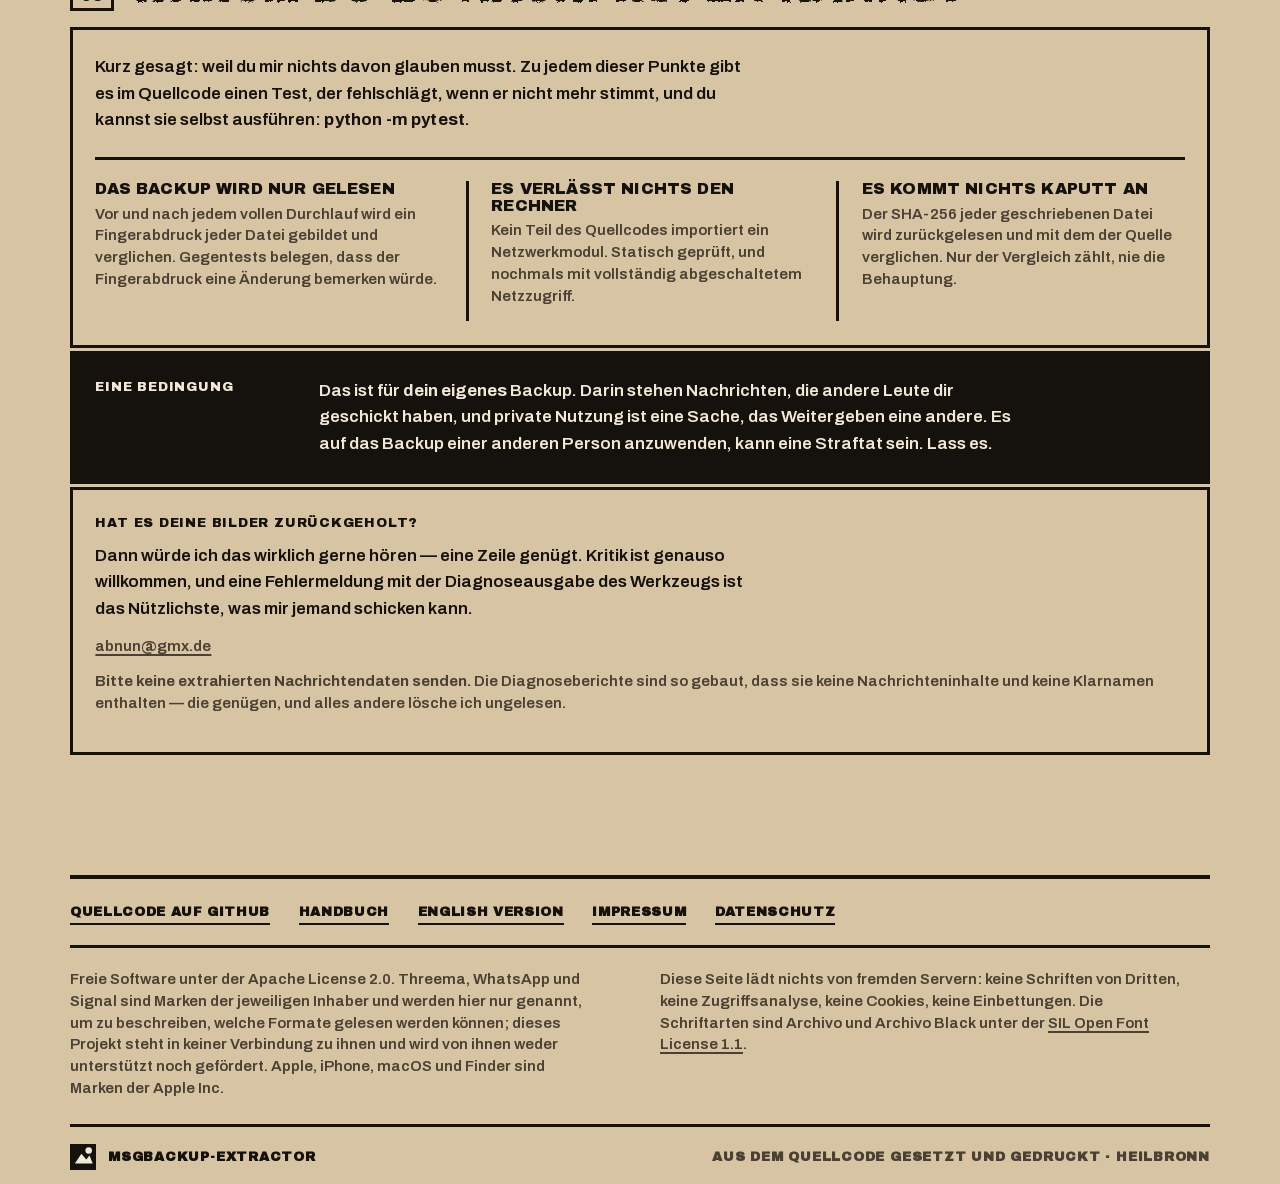
==== commit d22677a6: "docs: den Nachsatz zu den Platzhalter-Kacheln entfernt "auf dieser Seite ist kein einziges echtes Fo" ====
--- a/website/de/index.html
+++ b/website/de/index.html
@@ -113,8 +113,7 @@
       <div class="sheetgrid"><svg viewBox="0 0 150 116" aria-hidden="true"><rect width="150" height="116" fill="var(--paper-worn)"/><g fill="var(--ink)" opacity="0.9"><path d="M0 116 L44 50 L78 88 L100 62 L150 116 Z"/><circle cx="112" cy="30" r="18"/></g></svg><svg viewBox="0 0 150 116" aria-hidden="true"><rect width="150" height="116" fill="var(--paper-worn)"/><g fill="var(--ink)" opacity="0.9"><path d="M54 30 L112 58 L54 86 Z"/><rect x="0" y="0" width="16" height="116"/><rect x="134" y="0" width="16" height="116"/></g></svg><svg viewBox="0 0 150 116" aria-hidden="true"><rect width="150" height="116" fill="var(--paper-worn)"/><g fill="var(--ink)" opacity="0.9"><path d="M0 116 L44 50 L78 88 L100 62 L150 116 Z"/><circle cx="112" cy="30" r="18"/></g></svg><svg viewBox="0 0 150 116" aria-hidden="true"><rect width="150" height="116" fill="var(--ink)"/><g fill="var(--paper-worn)" opacity="0.9"><rect x="9" y="46" width="10" height="24"/><rect x="26" y="31" width="10" height="54"/><rect x="43" y="14" width="10" height="88"/><rect x="60" y="25" width="10" height="66"/><rect x="77" y="8" width="10" height="100"/><rect x="94" y="38" width="10" height="40"/><rect x="111" y="20" width="10" height="76"/><rect x="128" y="43" width="10" height="30"/></g></svg><svg viewBox="0 0 150 116" aria-hidden="true"><rect width="150" height="116" fill="var(--paper-worn)"/><g fill="var(--ink)" opacity="0.9"><path d="M0 116 L44 50 L78 88 L100 62 L150 116 Z"/><circle cx="112" cy="30" r="18"/></g></svg><svg viewBox="0 0 150 116" aria-hidden="true"><rect width="150" height="116" fill="var(--paper-worn)"/><g fill="var(--ink)" opacity="0.9"><path d="M0 116 L44 50 L78 88 L100 62 L150 116 Z"/><circle cx="112" cy="30" r="18"/></g></svg><svg viewBox="0 0 150 116" aria-hidden="true"><rect width="150" height="116" fill="var(--paper-worn)"/><g fill="var(--ink)" opacity="0.9"><rect x="16" y="10" width="118" height="14"/><rect x="16" y="38" width="118" height="11"/><rect x="16" y="61" width="90" height="11"/><rect x="16" y="84" width="108" height="11"/></g></svg><svg viewBox="0 0 150 116" aria-hidden="true"><rect width="150" height="116" fill="var(--paper-worn)"/><g fill="var(--ink)" opacity="0.9"><path d="M0 116 L44 50 L78 88 L100 62 L150 116 Z"/><circle cx="112" cy="30" r="18"/></g></svg><svg viewBox="0 0 150 116" aria-hidden="true"><rect width="150" height="116" fill="var(--ink)"/><g fill="var(--paper-worn)" opacity="0.9"><path d="M54 30 L112 58 L54 86 Z"/><rect x="0" y="0" width="16" height="116"/><rect x="134" y="0" width="16" height="116"/></g></svg><svg viewBox="0 0 150 116" aria-hidden="true"><rect width="150" height="116" fill="var(--paper-worn)"/><g fill="var(--ink)" opacity="0.9"><path d="M0 116 L44 50 L78 88 L100 62 L150 116 Z"/><circle cx="112" cy="30" r="18"/></g></svg><svg viewBox="0 0 150 116" aria-hidden="true"><rect width="150" height="116" fill="var(--paper-worn)"/><g fill="var(--ink)" opacity="0.9"><rect x="9" y="46" width="10" height="24"/><rect x="26" y="31" width="10" height="54"/><rect x="43" y="14" width="10" height="88"/><rect x="60" y="25" width="10" height="66"/><rect x="77" y="8" width="10" height="100"/><rect x="94" y="38" width="10" height="40"/><rect x="111" y="20" width="10" height="76"/><rect x="128" y="43" width="10" height="30"/></g></svg><svg viewBox="0 0 150 116" aria-hidden="true"><rect width="150" height="116" fill="var(--paper-worn)"/><g fill="var(--ink)" opacity="0.9"><path d="M0 116 L44 50 L78 88 L100 62 L150 116 Z"/><circle cx="112" cy="30" r="18"/></g></svg></div>
       <p class="hint hint--top">Eine Zeitleiste, neueste zuerst, mit Filtern für Medienart, Jahr und Chat. Du öffnest sie per Doppelklick — kein Server, kein Netz.
       <strong>Die Kacheln hier sind Platzhalter</strong>, damit du dir vorstellen
-      kannst, wie die Seite mit deinen Sachen aussieht — auf dieser Seite ist
-      kein einziges echtes Foto zu sehen.</p>
+      kannst, wie die Seite mit deinen Sachen aussieht.</p>
     </div>
   </div>
 
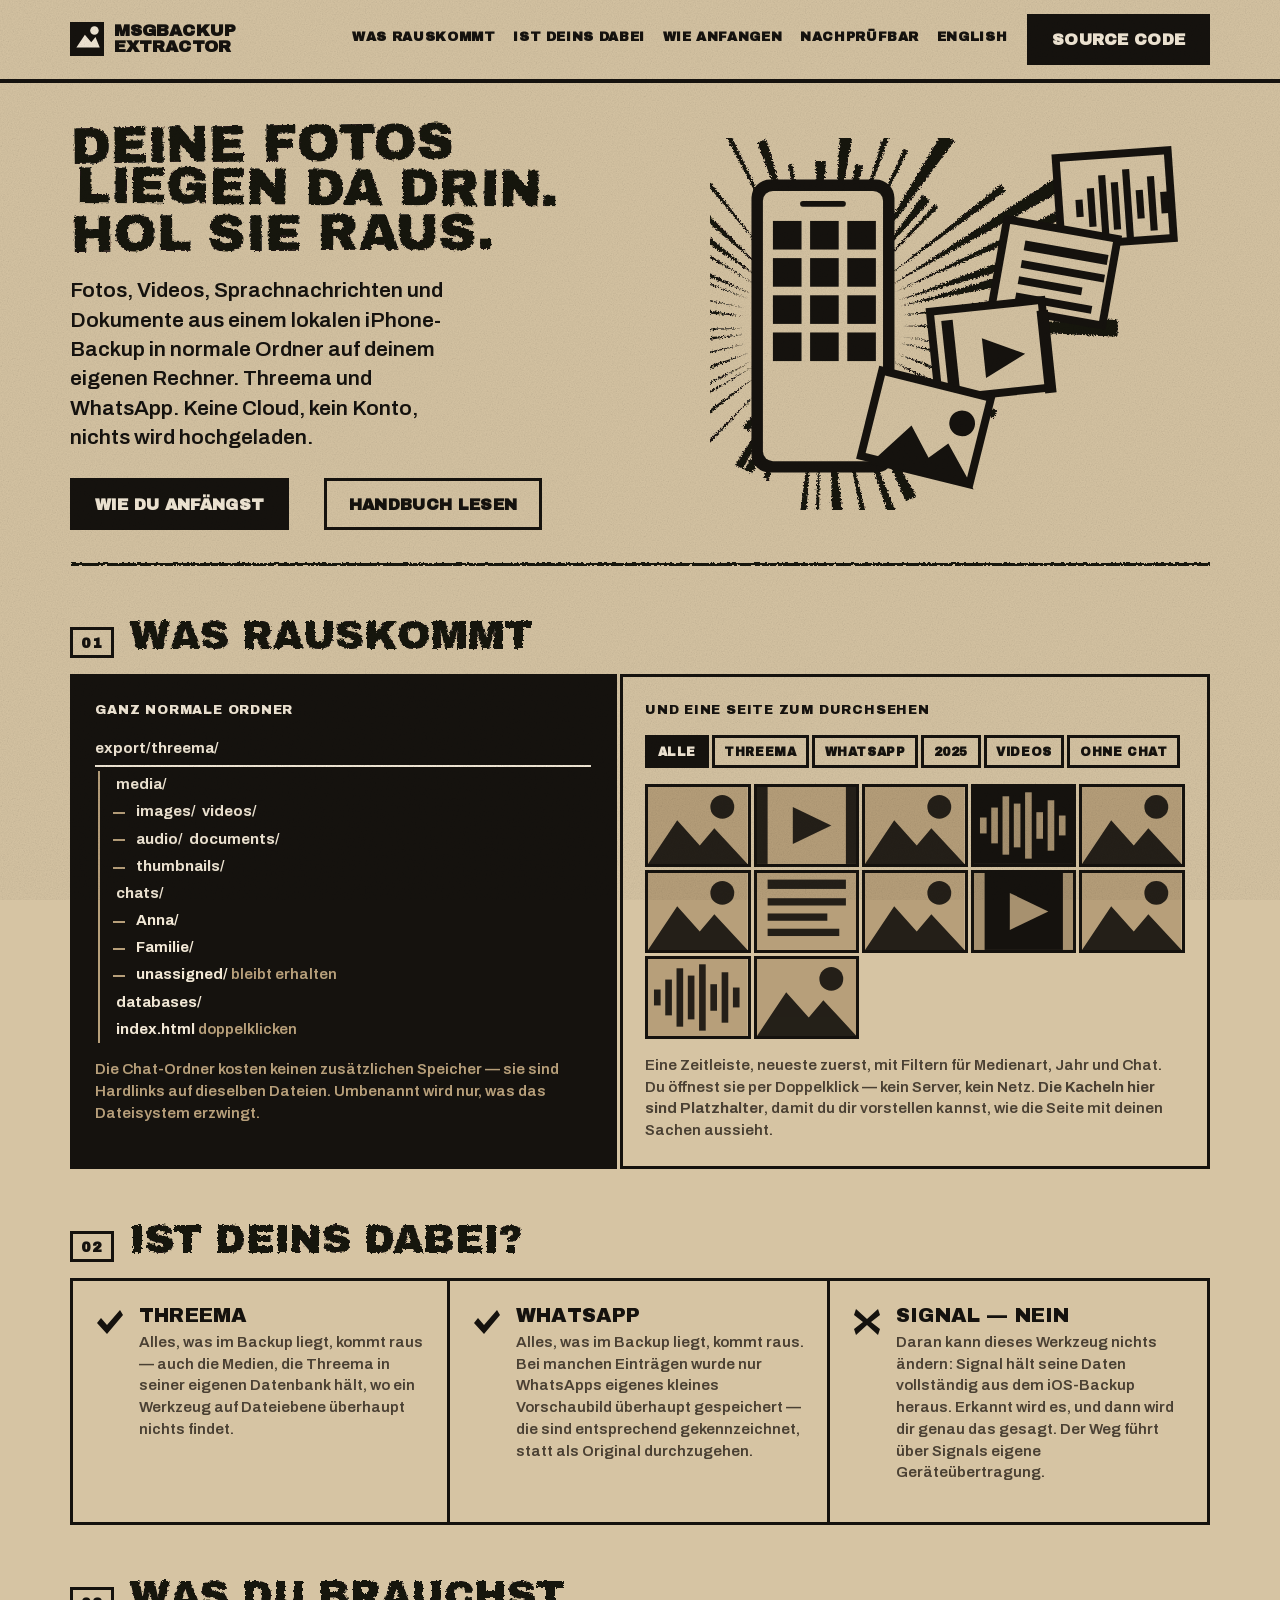
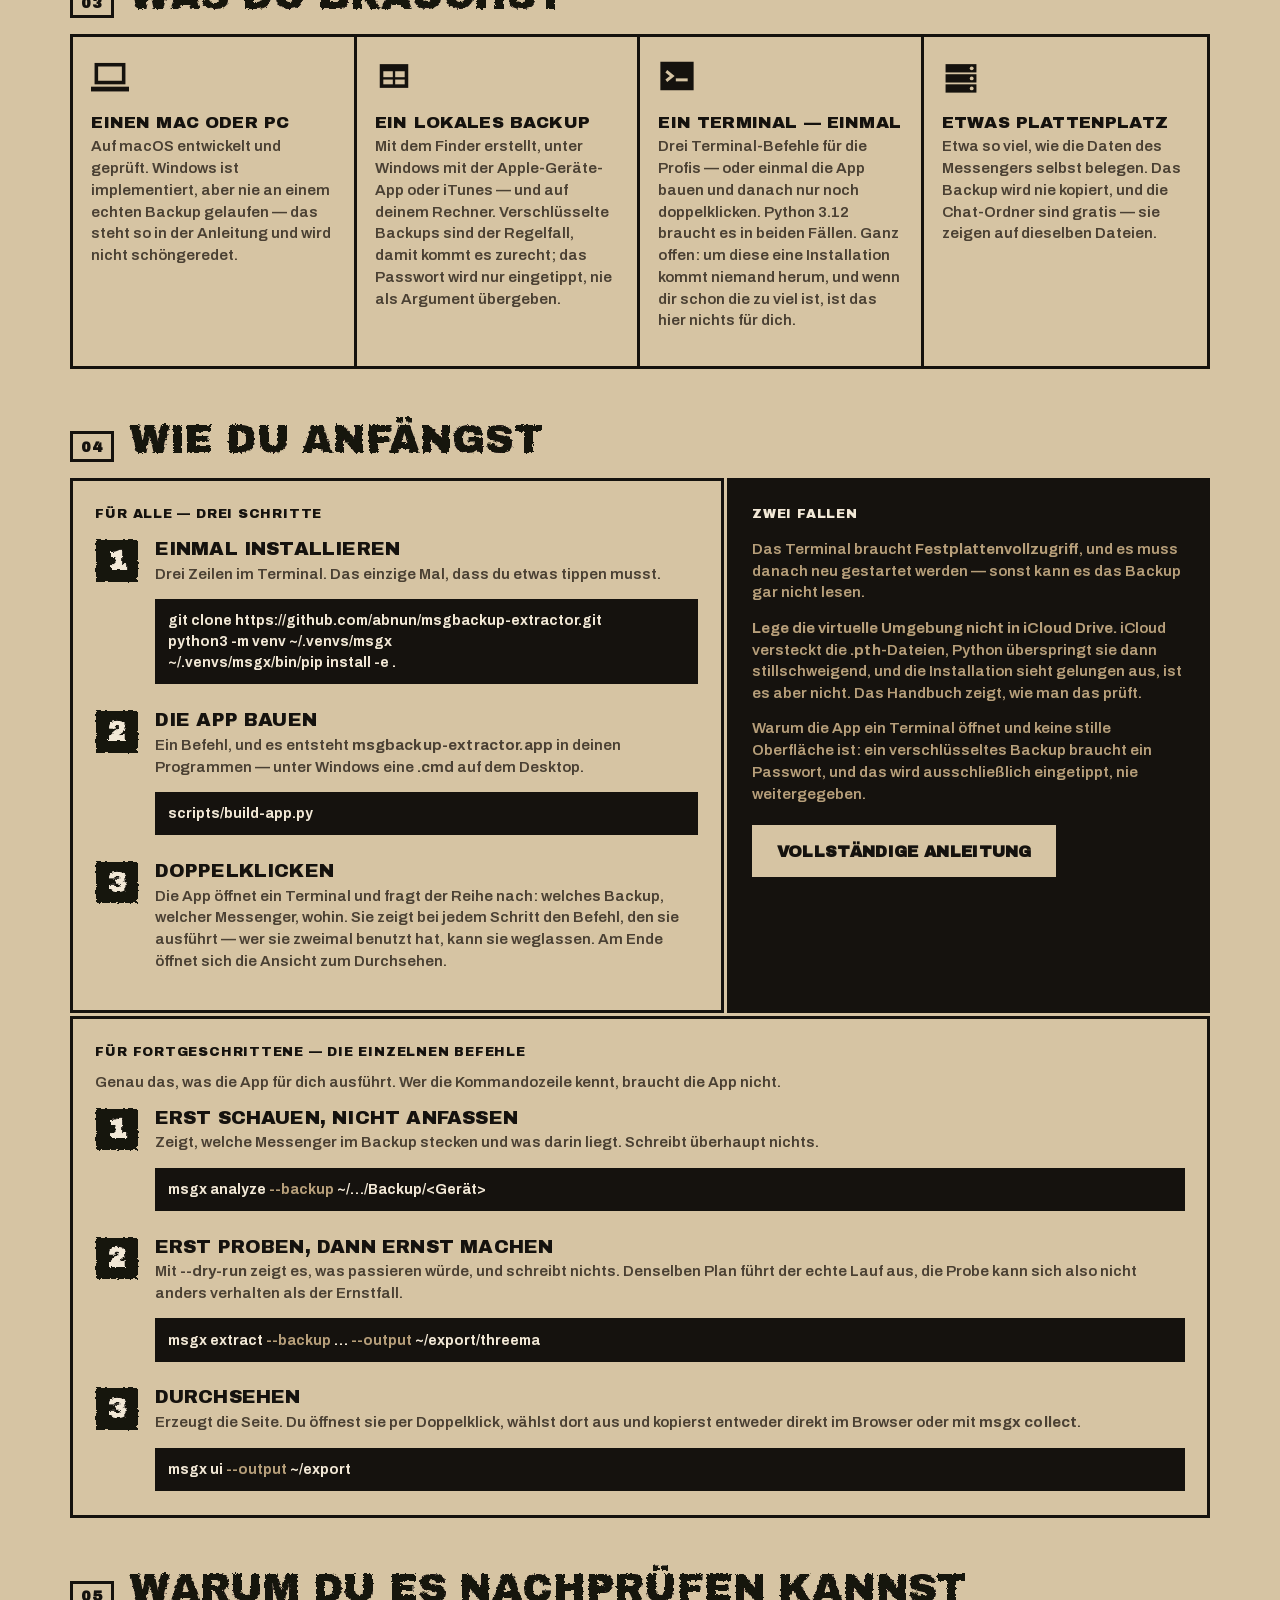
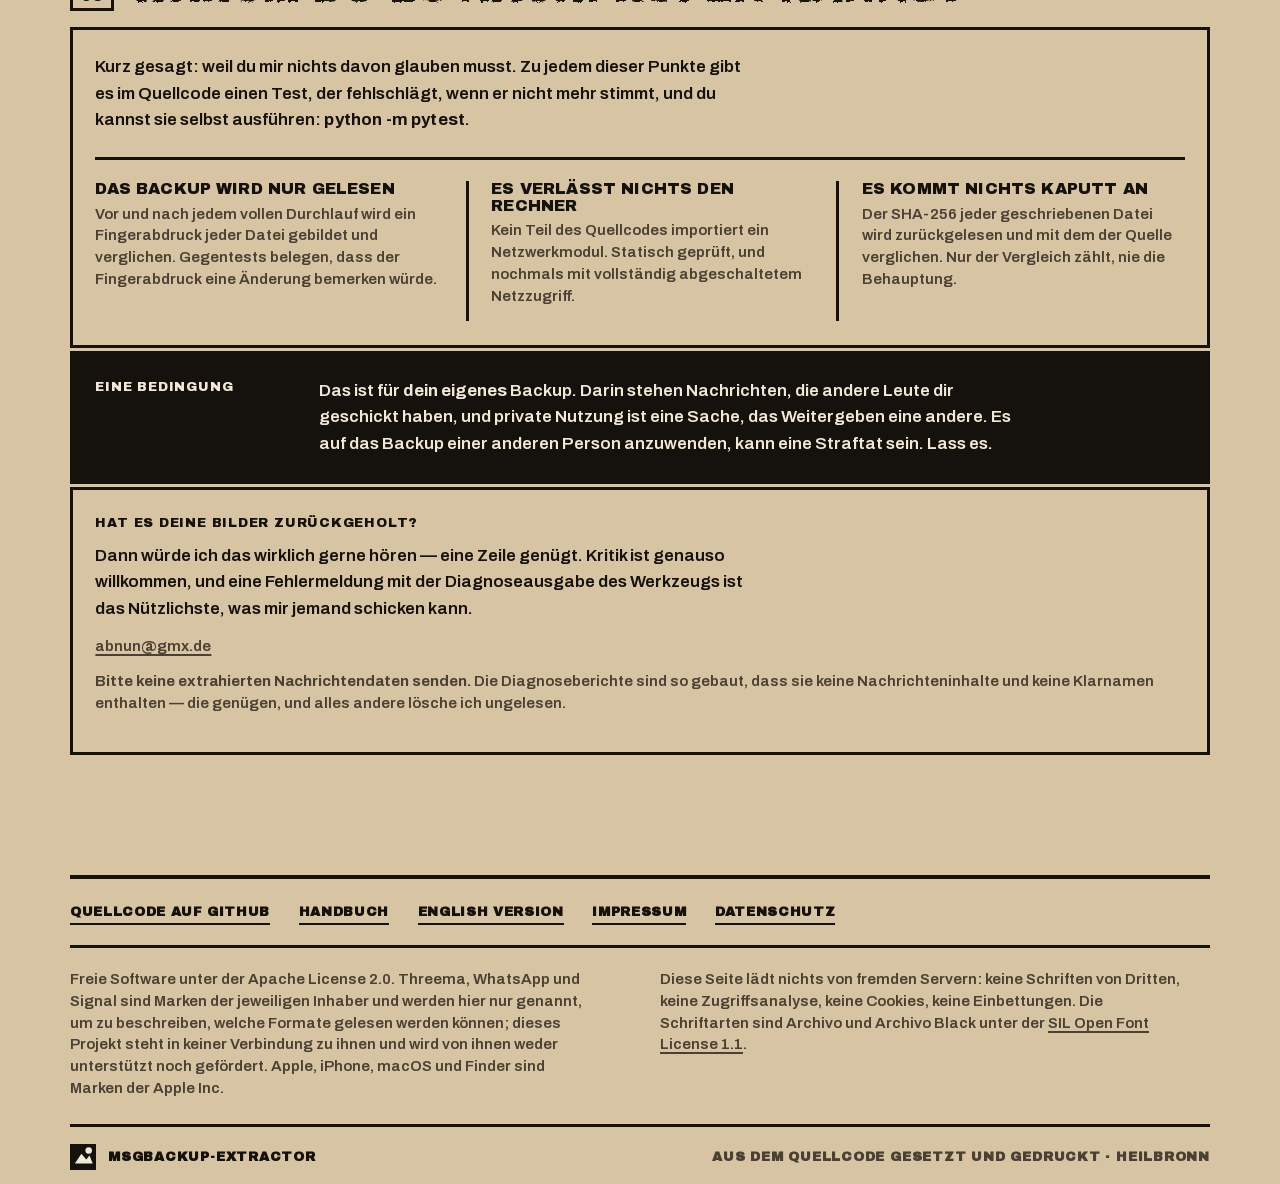
==== commit 4eedb5e9: "docs: "auf deinem Rechner" statt "auf diesem Rechner" Die Seite spricht den Leser durchgehend mit du" ====
--- a/website/de/index.html
+++ b/website/de/index.html
@@ -172,7 +172,7 @@
       <svg viewBox="0 0 32 32" aria-hidden="true" fill="var(--ink)"><path d="M4 6 H28 V26 H4 Z" /><rect x="7" y="12" width="8" height="5" fill="var(--paper)" /><rect x="17" y="12" width="8" height="5" fill="var(--paper)" /><rect x="7" y="19" width="8" height="4" fill="var(--paper)" /><rect x="17" y="19" width="8" height="4" fill="var(--paper)" /></svg>
       <h3>Ein lokales Backup</h3>
       <p class="hint">Mit dem Finder erstellt, unter Windows mit der
-      Apple-Geräte-App oder iTunes — und auf diesem Rechner.
+      Apple-Geräte-App oder iTunes — und auf deinem Rechner.
       Verschlüsselte Backups sind der Regelfall, damit kommt es zurecht; das Passwort wird nur eingetippt, nie als Argument übergeben.</p>
     </div>
     <div>
